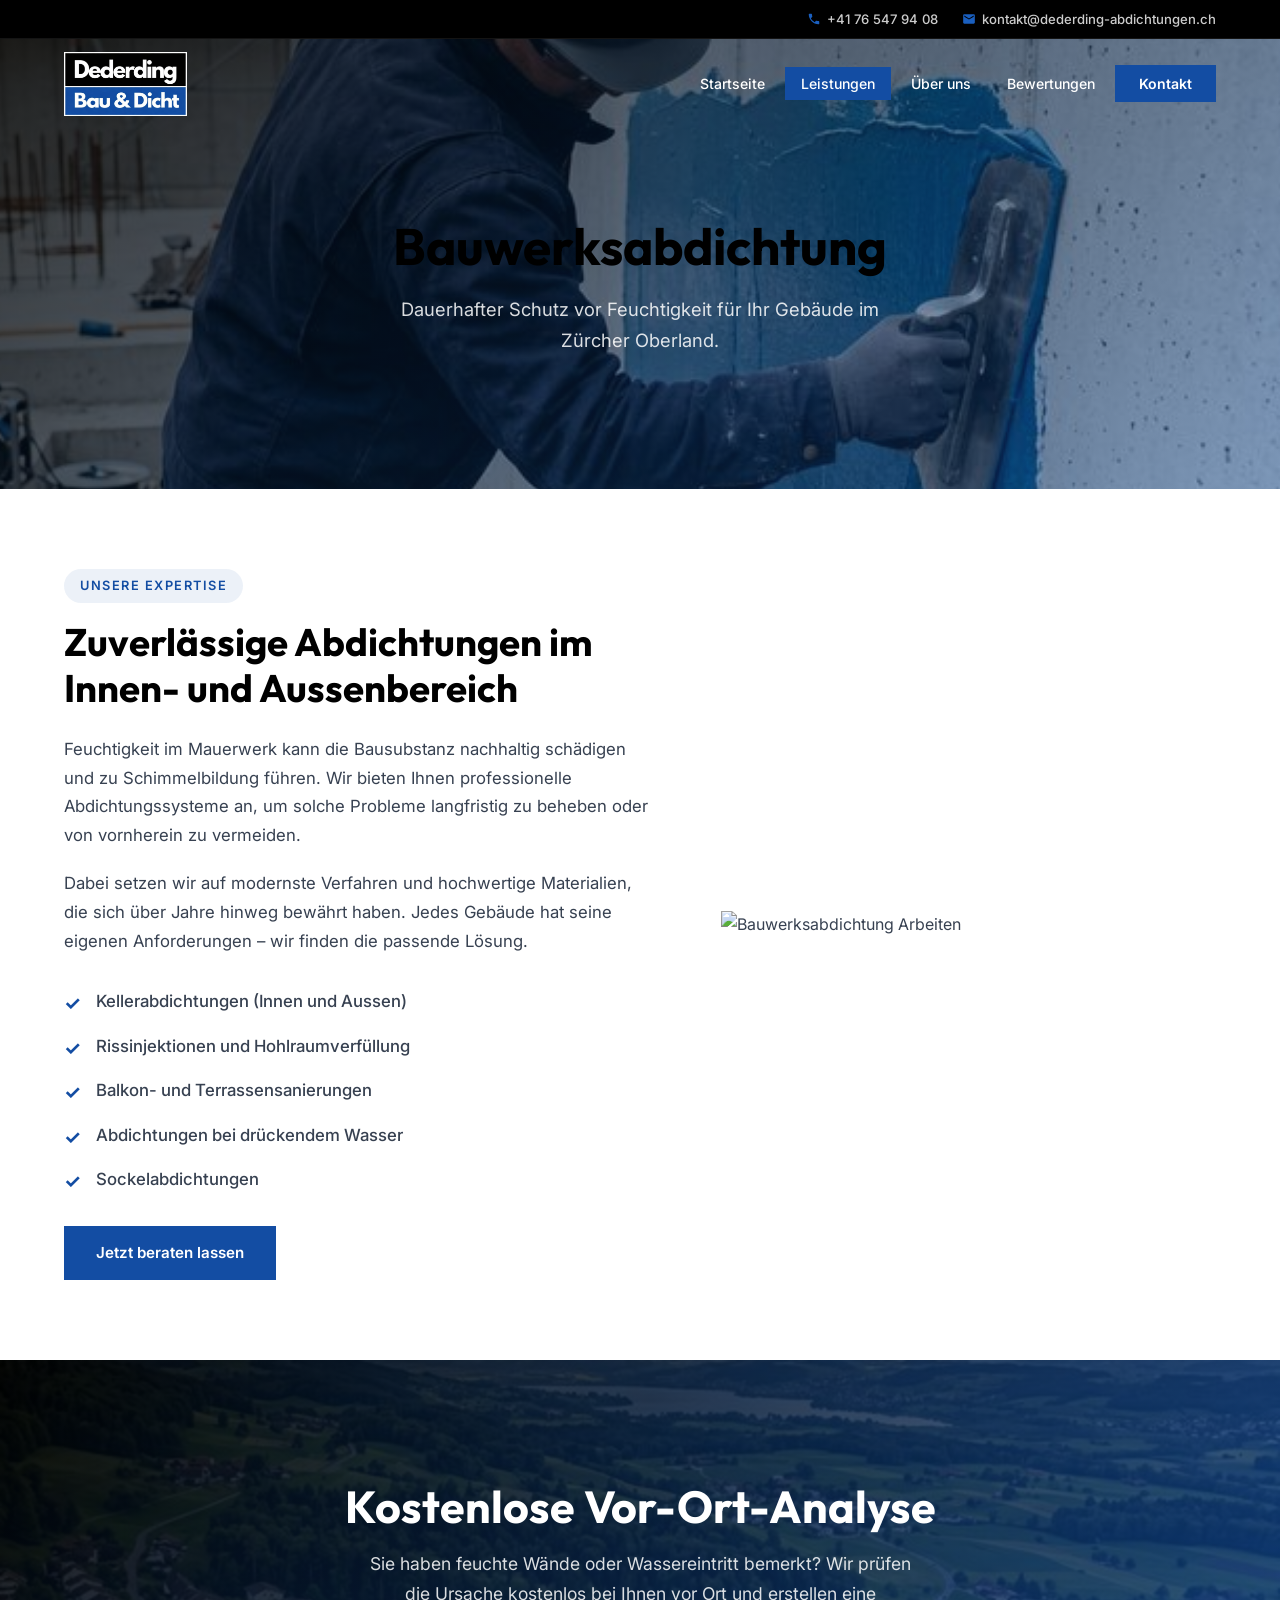
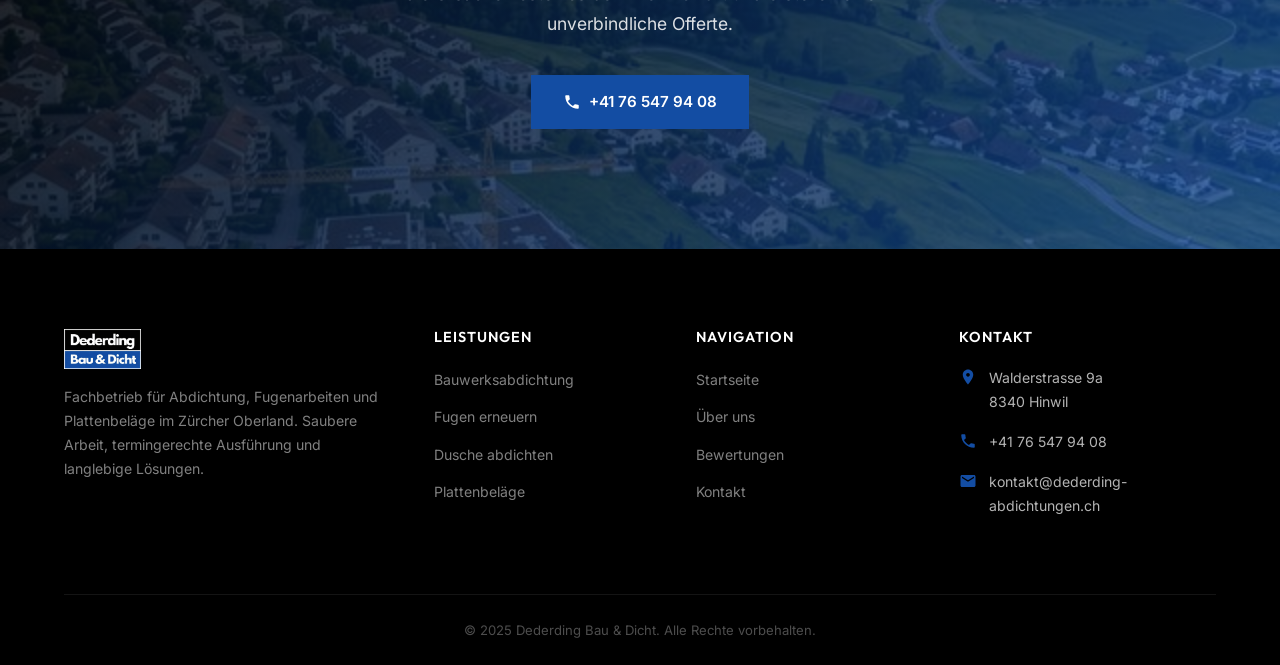
==== abdichtung.html @ d2cf6522 "Initial commit" ====
<!DOCTYPE html>
<html lang="de">
<head>
  <meta charset="UTF-8">
  <meta name="viewport" content="width=device-width, initial-scale=1.0">
  <title>Bauwerksabdichtung | Dederding Bau & Dicht</title>
  <meta name="description" content="Professionelle Bauwerksabdichtungen, Rissinjektionen und Kellerabdichtungen im Zürcher Oberland.">
  <link rel="stylesheet" href="styles.css">
  <link rel="icon" type="image/png" href="images/logo.png">
</head>
<body>

  <!-- ====== TOP BAR ====== -->
  <div class="top-bar">
    <div class="top-bar-inner">
      <a href="tel:+41765479408">
        <svg viewBox="0 0 24 24"><path d="M6.62 10.79c1.44 2.83 3.76 5.14 6.59 6.59l2.2-2.2c.27-.27.67-.36 1.02-.24 1.12.37 2.33.57 3.57.57.55 0 1 .45 1 1V20c0 .55-.45 1-1 1-9.39 0-17-7.61-17-17 0-.55.45-1 1-1h3.5c.55 0 1 .45 1 1 0 1.25.2 2.45.57 3.57.11.35.03.74-.25 1.02l-2.2 2.2z"/></svg>
        +41 76 547 94 08
      </a>
      <a href="mailto:kontakt@dederding-abdichtungen.ch">
        <svg viewBox="0 0 24 24"><path d="M20 4H4c-1.1 0-1.99.9-1.99 2L2 18c0 1.1.9 2 2 2h16c1.1 0 2-.9 2-2V6c0-1.1-.9-2-2-2zm0 4l-8 5-8-5V6l8 5 8-5v2z"/></svg>
        kontakt@dederding-abdichtungen.ch
      </a>
    </div>
  </div>

  <!-- ====== NAVIGATION ====== -->
  <nav class="navbar has-topbar" id="navbar">
    <div class="nav-inner">
      <a href="index.html" class="nav-logo">
        <img src="images/logo.png" alt="Dederding Bau & Dicht Logo">
      </a>
      <ul class="nav-links" id="navLinks">
        <li><a href="index.html">Startseite</a></li>
        <li><a href="index.html#leistungen" class="active">Leistungen</a></li>
        <li><a href="index.html#ueber-uns">Über uns</a></li>
        <li><a href="index.html#bewertungen">Bewertungen</a></li>
        <li><a href="kontakt.html" class="nav-contact-btn">Kontakt</a></li>
      </ul>
      <div class="hamburger" id="hamburger">
        <span></span>
        <span></span>
        <span></span>
      </div>
    </div>
  </nav>

  <!-- ====== HERO INNER ====== -->
  <section class="hero-inner">
    <img src="images/abdichtung.png" alt="Abdichtung" class="hero-bg">
    <div class="hero-overlay"></div>
    <div class="hero-content">
      <h1 class="reveal">Bauwerksabdichtung</h1>
      <p class="hero-subtitle reveal">Dauerhafter Schutz vor Feuchtigkeit für Ihr Gebäude im Zürcher Oberland.</p>
    </div>
  </section>

  <!-- ====== CONTENT ====== -->
  <section class="content-section">
    <div class="container">
      <div class="content-grid">
        <div class="content-text reveal-left">
          <span class="section-label">Unsere Expertise</span>
          <h2>Zuverlässige Abdichtungen im Innen- und Aussenbereich</h2>
          <p>Feuchtigkeit im Mauerwerk kann die Bausubstanz nachhaltig schädigen und zu Schimmelbildung führen. Wir bieten Ihnen professionelle Abdichtungssysteme an, um solche Probleme langfristig zu beheben oder von vornherein zu vermeiden.</p>
          <p>Dabei setzen wir auf modernste Verfahren und hochwertige Materialien, die sich über Jahre hinweg bewährt haben. Jedes Gebäude hat seine eigenen Anforderungen – wir finden die passende Lösung.</p>
          <ul class="content-list">
            <li>Kellerabdichtungen (Innen und Aussen)</li>
            <li>Rissinjektionen und Hohlraumverfüllung</li>
            <li>Balkon- und Terrassensanierungen</li>
            <li>Abdichtungen bei drückendem Wasser</li>
            <li>Sockelabdichtungen</li>
          </ul>
          <a href="kontakt.html" class="btn btn-primary">Jetzt beraten lassen</a>
        </div>
        <div class="content-image reveal-right">
          <img src="images/hero.png" alt="Bauwerksabdichtung Arbeiten">
        </div>
      </div>
    </div>
  </section>

  <!-- ====== CTA BANNER ====== -->
  <section class="cta-banner">
    <img src="images/cta-bg.png" alt="" class="cta-banner-bg">
    <div class="cta-banner-overlay"></div>
    <div class="container cta-content reveal">
      <h2>Kostenlose Vor-Ort-Analyse</h2>
      <p>Sie haben feuchte Wände oder Wassereintritt bemerkt? Wir prüfen die Ursache kostenlos bei Ihnen vor Ort und erstellen eine unverbindliche Offerte.</p>
      <a href="tel:+41765479408" class="btn btn-primary">
        <svg width="18" height="18" viewBox="0 0 24 24" fill="currentColor"><path d="M6.62 10.79c1.44 2.83 3.76 5.14 6.59 6.59l2.2-2.2c.27-.27.67-.36 1.02-.24 1.12.37 2.33.57 3.57.57.55 0 1 .45 1 1V20c0 .55-.45 1-1 1-9.39 0-17-7.61-17-17 0-.55.45-1 1-1h3.5c.55 0 1 .45 1 1 0 1.25.2 2.45.57 3.57.11.35.03.74-.25 1.02l-2.2 2.2z"/></svg>
        +41 76 547 94 08
      </a>
    </div>
  </section>

  <!-- ====== FOOTER ====== -->
  <footer class="footer">
    <div class="container">
      <div class="footer-grid">
        <div class="footer-brand">
          <img src="images/logo.png" alt="Dederding Bau & Dicht">
          <p>Fachbetrieb für Abdichtung, Fugenarbeiten und Plattenbeläge im Zürcher Oberland. Saubere Arbeit, termingerechte Ausführung und langlebige Lösungen.</p>
        </div>
        <div>
          <h4>Leistungen</h4>
          <ul class="footer-links">
            <li><a href="abdichtung.html">Bauwerks­abdichtung</a></li>
            <li><a href="fugen.html">Fugen erneuern</a></li>
            <li><a href="dusche.html">Dusche abdichten</a></li>
            <li><a href="plattenleger.html">Plattenbeläge</a></li>
          </ul>
        </div>
        <div>
          <h4>Navigation</h4>
          <ul class="footer-links">
            <li><a href="index.html">Startseite</a></li>
            <li><a href="index.html#ueber-uns">Über uns</a></li>
            <li><a href="index.html#bewertungen">Bewertungen</a></li>
            <li><a href="kontakt.html">Kontakt</a></li>
          </ul>
        </div>
        <div>
          <h4>Kontakt</h4>
          <div class="footer-contact-item">
            <svg viewBox="0 0 24 24"><path d="M12 2C8.13 2 5 5.13 5 9c0 5.25 7 13 7 13s7-7.75 7-13c0-3.87-3.13-7-7-7zm0 9.5c-1.38 0-2.5-1.12-2.5-2.5s1.12-2.5 2.5-2.5 2.5 1.12 2.5 2.5-1.12 2.5-2.5 2.5z"/></svg>
            <div>Walderstrasse 9a<br>8340 Hinwil</div>
          </div>
          <div class="footer-contact-item">
            <svg viewBox="0 0 24 24"><path d="M6.62 10.79c1.44 2.83 3.76 5.14 6.59 6.59l2.2-2.2c.27-.27.67-.36 1.02-.24 1.12.37 2.33.57 3.57.57.55 0 1 .45 1 1V20c0 .55-.45 1-1 1-9.39 0-17-7.61-17-17 0-.55.45-1 1-1h3.5c.55 0 1 .45 1 1 0 1.25.2 2.45.57 3.57.11.35.03.74-.25 1.02l-2.2 2.2z"/></svg>
            <a href="tel:+41765479408">+41 76 547 94 08</a>
          </div>
          <div class="footer-contact-item">
            <svg viewBox="0 0 24 24"><path d="M20 4H4c-1.1 0-1.99.9-1.99 2L2 18c0 1.1.9 2 2 2h16c1.1 0 2-.9 2-2V6c0-1.1-.9-2-2-2zm0 4l-8 5-8-5V6l8 5 8-5v2z"/></svg>
            <a href="mailto:kontakt@dederding-abdichtungen.ch">kontakt@dederding-abdichtungen.ch</a>
          </div>
        </div>
      </div>
      <div class="footer-bottom">
        &copy; 2025 Dederding Bau &amp; Dicht. Alle Rechte vorbehalten.
      </div>
    </div>
  </footer>

  <script src="main.js"></script>
</body>
</html>
---- styles.css ----
/* ============================================
   DEDERDING BAU & DICHT — Design System
   Colors from logo: Black #000000 + Blue #134DA3
   ============================================ */

@import url('https://fonts.googleapis.com/css2?family=Inter:wght@300;400;500;600;700&family=Outfit:wght@400;500;600;700;800&display=swap');

/* ---------- CSS Variables ---------- */
:root {
  --black: #000000;
  --blue: #134DA3;
  --blue-dark: #0F3D82;
  --blue-light: #1A5FBF;
  --blue-glow: rgba(19, 77, 163, 0.25);
  --white: #FFFFFF;
  --gray-50: #F9FAFB;
  --gray-100: #F3F4F6;
  --gray-200: #E5E7EB;
  --gray-300: #D1D5DB;
  --gray-500: #6B7280;
  --gray-700: #374151;
  --gray-900: #111827;

  --font-heading: 'Outfit', sans-serif;
  --font-body: 'Inter', sans-serif;

  --shadow-sm: none;
  --shadow-md: none;
  --shadow-lg: none;
  --shadow-xl: none;
  --shadow-blue: none;

  --radius-sm: 0;
  --radius-md: 0;
  --radius-lg: 0;
  --radius-xl: 0;

  --transition: 0.3s cubic-bezier(0.4, 0, 0.2, 1);
  --transition-slow: 0.6s cubic-bezier(0.4, 0, 0.2, 1);
}

/* ---------- Reset & Base ---------- */
*, *::before, *::after {
  margin: 0;
  padding: 0;
  box-sizing: border-box;
}

html {
  scroll-behavior: smooth;
  font-size: 16px;
}

body {
  font-family: var(--font-body);
  color: var(--gray-700);
  background: var(--white);
  line-height: 1.7;
  overflow-x: hidden;
  -webkit-font-smoothing: antialiased;
  -moz-osx-font-smoothing: grayscale;
}

img {
  max-width: 100%;
  height: auto;
  display: block;
}

a {
  text-decoration: none;
  color: inherit;
  transition: var(--transition);
}

h1, h2, h3, h4, h5, h6 {
  font-family: var(--font-heading);
  color: var(--black);
  line-height: 1.2;
  font-weight: 700;
}

.container {
  max-width: 1200px;
  margin: 0 auto;
  padding: 0 24px;
}

/* ---------- Top Bar ---------- */
.top-bar {
  background: var(--black);
  color: var(--white);
  padding: 8px 0;
  font-size: 0.82rem;
  border-bottom: 1px solid rgba(255,255,255,0.08);
  position: relative;
  z-index: 1001;
}

.top-bar-inner {
  display: flex;
  align-items: center;
  justify-content: flex-end;
  gap: 24px;
  max-width: 1200px;
  margin: 0 auto;
  padding: 0 24px;
}

.top-bar a {
  color: rgba(255,255,255,0.8);
  display: inline-flex;
  align-items: center;
  gap: 6px;
  font-weight: 500;
  transition: var(--transition);
}

.top-bar a:hover {
  color: var(--white);
}

.top-bar svg {
  width: 14px;
  height: 14px;
  fill: var(--blue-light);
  flex-shrink: 0;
}

/* ---------- Navigation ---------- */
.navbar {
  position: fixed;
  top: 0;
  left: 0;
  width: 100%;
  z-index: 1000;
  padding: 16px 0;
  transition: var(--transition);
  background: transparent;
}

.navbar.has-topbar {
  top: 36px;
}

.navbar.scrolled {
  background: rgba(0, 0, 0, 0.95);
  backdrop-filter: blur(20px) saturate(180%);
  -webkit-backdrop-filter: blur(20px) saturate(180%);
  padding: 10px 0;
  box-shadow: 0 4px 30px rgba(0,0,0,0.3);
  top: 0;
}

.nav-inner {
  display: flex;
  align-items: center;
  justify-content: space-between;
  max-width: 1200px;
  margin: 0 auto;
  padding: 0 24px;
}

.nav-logo img {
  height: 64px;
  width: auto;
  transition: var(--transition);
}

.navbar.scrolled .nav-logo img {
  height: 48px;
}

.nav-links {
  display: flex;
  align-items: center;
  gap: 4px;
  list-style: none;
}

.nav-links a {
  color: var(--white);
  font-size: 0.88rem;
  font-weight: 500;
  padding: 8px 16px;
  border-radius: var(--radius-sm);
  position: relative;
  transition: var(--transition);
}

.nav-links a:hover {
  background: rgba(255,255,255,0.1);
}

.nav-links a.active {
  background: var(--blue);
  color: var(--white);
}

.nav-contact-btn {
  background: var(--blue) !important;
  color: var(--white) !important;
  padding: 10px 24px !important;
  border-radius: var(--radius-sm) !important;
  font-weight: 600 !important;
}

.nav-contact-btn:hover {
  background: var(--blue-dark) !important;
  box-shadow: var(--shadow-blue);
  transform: translateY(-1px);
}

/* Hamburger */
.hamburger {
  display: none;
  flex-direction: column;
  gap: 5px;
  cursor: pointer;
  padding: 8px;
  z-index: 1001;
}

.hamburger span {
  width: 26px;
  height: 2.5px;
  background: var(--white);
  border-radius: 2px;
  transition: var(--transition);
}

.hamburger.active span:nth-child(1) {
  transform: rotate(45deg) translate(5px, 5px);
}
.hamburger.active span:nth-child(2) {
  opacity: 0;
}
.hamburger.active span:nth-child(3) {
  transform: rotate(-45deg) translate(6px, -6px);
}

/* ---------- Hero Section ---------- */
.hero {
  position: relative;
  min-height: 100vh;
  display: flex;
  align-items: center;
  overflow: hidden;
}

.hero-bg {
  position: absolute;
  top: 0;
  left: 0;
  width: 100%;
  height: 100%;
  object-fit: cover;
  z-index: 0;
  transform: scale(1.05);
  transition: transform 8s ease-out;
}

.hero.loaded .hero-bg {
  transform: scale(1);
}

.hero-overlay {
  position: absolute;
  top: 0;
  left: 0;
  width: 100%;
  height: 100%;
  background: linear-gradient(
    135deg,
    rgba(0, 0, 0, 0.85) 0%,
    rgba(0, 0, 0, 0.6) 50%,
    rgba(19, 77, 163, 0.3) 100%
  );
  z-index: 1;
}

.hero-content {
  position: relative;
  z-index: 2;
  max-width: 720px;
  padding: 0 24px;
  margin: 0 auto 0 8%;
}

.hero-badge {
  display: inline-flex;
  align-items: center;
  gap: 8px;
  background: rgba(19, 77, 163, 0.2);
  border: 1px solid rgba(19, 77, 163, 0.4);
  backdrop-filter: blur(10px);
  padding: 8px 20px;
  border-radius: 50px;
  color: var(--white);
  font-size: 0.85rem;
  font-weight: 500;
  margin-bottom: 24px;
  opacity: 0;
  transform: translateY(20px);
  animation: fadeUp 0.8s 0.3s forwards;
}

.hero-badge svg {
  width: 16px;
  height: 16px;
  fill: #facc15;
}

.hero h1 {
  font-size: clamp(2.4rem, 5vw, 4rem);
  color: var(--white);
  font-weight: 800;
  line-height: 1.1;
  margin-bottom: 20px;
  opacity: 0;
  transform: translateY(30px);
  animation: fadeUp 0.8s 0.5s forwards;
}

.hero h1 .highlight {
  color: var(--white);
  position: relative;
}

.hero h1 .highlight::after {
  content: '';
  position: absolute;
  bottom: 2px;
  left: 0;
  width: 100%;
  height: 6px;
  background: var(--blue);
  opacity: 0.6;
  border-radius: 3px;
}

.hero-subtitle {
  font-size: 1.15rem;
  color: rgba(255,255,255,0.85);
  line-height: 1.7;
  margin-bottom: 36px;
  max-width: 540px;
  opacity: 0;
  transform: translateY(30px);
  animation: fadeUp 0.8s 0.7s forwards;
}

.hero-buttons {
  display: flex;
  gap: 16px;
  flex-wrap: wrap;
  opacity: 0;
  transform: translateY(30px);
  animation: fadeUp 0.8s 0.9s forwards;
}

/* ---------- Buttons ---------- */
.btn {
  display: inline-flex;
  align-items: center;
  gap: 8px;
  padding: 14px 32px;
  font-size: 0.95rem;
  font-weight: 600;
  font-family: var(--font-body);
  border: none;
  border-radius: var(--radius-sm);
  cursor: pointer;
  transition: var(--transition);
}

.btn-primary {
  background: var(--blue);
  color: var(--white);
}

.btn-primary:hover {
  background: var(--blue-dark);
  box-shadow: var(--shadow-blue);
  transform: translateY(-2px);
}

.btn-outline {
  background: transparent;
  color: var(--white);
  border: 2px solid rgba(255,255,255,0.3);
}

.btn-outline:hover {
  border-color: var(--white);
  background: rgba(255,255,255,0.1);
}

.btn-dark {
  background: var(--black);
  color: var(--white);
}

.btn-dark:hover {
  background: #111;
  box-shadow: var(--shadow-lg);
  transform: translateY(-2px);
}

/* ---------- Section Styles ---------- */
.section {
  padding: 100px 0;
}

.section-dark {
  background: var(--black);
  color: var(--white);
}

.section-blue {
  background: var(--blue);
  color: var(--white);
}

.section-gray {
  background: var(--gray-50);
}

.section-header {
  text-align: center;
  max-width: 700px;
  margin: 0 auto 64px;
}

.section-label {
  display: inline-flex;
  align-items: center;
  gap: 8px;
  background: rgba(19, 77, 163, 0.08);
  color: var(--blue);
  font-size: 0.8rem;
  font-weight: 600;
  text-transform: uppercase;
  letter-spacing: 1.5px;
  padding: 6px 16px;
  border-radius: 50px;
  margin-bottom: 16px;
}

.section-dark .section-label,
.section-blue .section-label {
  background: rgba(255,255,255,0.12);
  color: var(--white);
}

.section-header h2 {
  font-size: clamp(1.8rem, 3.5vw, 2.8rem);
  margin-bottom: 16px;
}

.section-dark .section-header h2,
.section-blue .section-header h2 {
  color: var(--white);
}

.section-header p {
  font-size: 1.05rem;
  color: var(--gray-500);
  line-height: 1.7;
}

.section-dark .section-header p,
.section-blue .section-header p {
  color: rgba(255,255,255,0.7);
}

/* ---------- About / Intro Section ---------- */
.about-grid {
  display: grid;
  grid-template-columns: 1fr 1fr;
  gap: 64px;
  align-items: center;
}

.about-image {
  position: relative;
  border-radius: var(--radius-lg);
  overflow: hidden;
}

.about-image img {
  width: 100%;
  height: 450px;
  object-fit: cover;
  border-radius: var(--radius-lg);
  transition: var(--transition-slow);
}

.about-image:hover img {
  transform: scale(1.03);
}

.about-image-badge {
  position: absolute;
  bottom: 24px;
  left: 24px;
  background: var(--blue);
  color: var(--white);
  padding: 16px 24px;
  border-radius: var(--radius-md);
  display: flex;
  align-items: center;
  gap: 12px;
  box-shadow: var(--shadow-lg);
}

.about-image-badge .badge-number {
  font-family: var(--font-heading);
  font-size: 2.4rem;
  font-weight: 800;
  line-height: 1;
}

.about-image-badge .badge-text {
  font-size: 0.8rem;
  font-weight: 500;
  line-height: 1.3;
  opacity: 0.9;
}

.about-text h2 {
  font-size: clamp(1.8rem, 3vw, 2.4rem);
  margin-bottom: 20px;
  color: var(--black);
}

.about-text p {
  margin-bottom: 16px;
  color: var(--gray-500);
  font-size: 1rem;
}

.about-features {
  display: grid;
  grid-template-columns: 1fr 1fr;
  gap: 16px;
  margin-top: 32px;
}

.about-feature {
  display: flex;
  align-items: center;
  gap: 12px;
  padding: 12px 16px;
  background: var(--gray-50);
  border-radius: var(--radius-sm);
  transition: var(--transition);
}

.about-feature:hover {
  background: rgba(19, 77, 163, 0.06);
  transform: translateX(4px);
}

.about-feature-icon {
  width: 36px;
  height: 36px;
  background: var(--blue);
  border-radius: 8px;
  display: flex;
  align-items: center;
  justify-content: center;
  flex-shrink: 0;
  color: var(--white);
}

.about-feature-icon svg {
  width: 18px;
  height: 18px;
  fill: currentColor;
}

.about-feature span {
  font-size: 0.88rem;
  font-weight: 500;
  color: var(--black);
}

/* ---------- Services Cards ---------- */
.services-grid {
  display: grid;
  grid-template-columns: repeat(4, 1fr);
  gap: 24px;
}

.service-card {
  background: var(--white);
  border-radius: var(--radius-lg);
  overflow: hidden;
  box-shadow: var(--shadow-sm);
  border: 1px solid var(--gray-200);
  transition: var(--transition);
  position: relative;
}

.service-card:hover {
  transform: translateY(-8px);
  box-shadow: var(--shadow-xl);
  border-color: var(--blue);
}

.service-card-image {
  height: 220px;
  overflow: hidden;
  position: relative;
}

.service-card-image img {
  width: 100%;
  height: 100%;
  object-fit: cover;
  transition: var(--transition-slow);
}

.service-card:hover .service-card-image img {
  transform: scale(1.08);
}

.service-card-image::after {
  content: '';
  position: absolute;
  bottom: 0;
  left: 0;
  width: 100%;
  height: 60%;
  background: linear-gradient(transparent, rgba(0,0,0,0.3));
  pointer-events: none;
}

.service-card-body {
  padding: 28px 24px;
}

.service-card h3 {
  font-size: 1.15rem;
  margin-bottom: 10px;
  color: var(--black);
  transition: var(--transition);
}

.service-card:hover h3 {
  color: var(--blue);
}

.service-card p {
  font-size: 0.88rem;
  color: var(--gray-500);
  line-height: 1.6;
  margin-bottom: 20px;
}

.service-card .card-link {
  display: inline-flex;
  align-items: center;
  gap: 6px;
  color: var(--blue);
  font-size: 0.85rem;
  font-weight: 600;
}

.service-card .card-link svg {
  width: 16px;
  height: 16px;
  fill: currentColor;
  transition: var(--transition);
}

.service-card:hover .card-link svg {
  transform: translateX(4px);
}

/* ---------- Why Us / Advantages ---------- */
.advantages-grid {
  display: grid;
  grid-template-columns: repeat(3, 1fr);
  gap: 32px;
}

.advantage-card {
  text-align: center;
  padding: 40px 28px;
  border-radius: var(--radius-lg);
  background: rgba(255,255,255,0.05);
  border: 1px solid rgba(255,255,255,0.1);
  transition: var(--transition);
}

.advantage-card:hover {
  background: rgba(19, 77, 163, 0.15);
  border-color: rgba(19, 77, 163, 0.3);
  transform: translateY(-4px);
}

.advantage-icon {
  width: 64px;
  height: 64px;
  margin: 0 auto 20px;
  background: var(--blue);
  border-radius: 16px;
  display: flex;
  align-items: center;
  justify-content: center;
  color: var(--white);
}

.advantage-icon svg {
  width: 28px;
  height: 28px;
  fill: currentColor;
}

.advantage-card h3 {
  font-size: 1.1rem;
  color: var(--white);
  margin-bottom: 12px;
}

.advantage-card p {
  font-size: 0.88rem;
  color: rgba(255,255,255,0.6);
  line-height: 1.6;
}

/* ---------- Reviews Carousel ---------- */
.reviews-section {
  position: relative;
  overflow: hidden;
}

.reviews-carousel-wrapper {
  position: relative;
  max-width: 100%;
  overflow: hidden;
}

.reviews-track {
  display: flex;
  gap: 24px;
  transition: transform 0.5s cubic-bezier(0.4, 0, 0.2, 1);
}

.review-card {
  width: calc((100% - 48px) / 3);
  min-width: calc((100% - 48px) / 3);
  background: var(--white);
  border: 1px solid var(--gray-200);
  padding: 36px 28px;
  flex: 0 0 auto;
  transition: var(--transition);
}

.review-card:hover {
  box-shadow: var(--shadow-lg);
  border-color: var(--blue);
}

.review-stars {
  display: flex;
  gap: 3px;
  margin-bottom: 16px;
}

.review-stars svg {
  width: 18px;
  height: 18px;
  fill: #facc15;
}

.review-text {
  font-size: 0.92rem;
  color: var(--black);
  line-height: 1.7;
  margin-bottom: 24px;
  font-style: italic;
  min-height: 80px;
}

.review-author {
  display: flex;
  align-items: center;
  gap: 12px;
  padding-top: 16px;
  border-top: 1px solid var(--gray-100);
}

.review-avatar {
  width: 44px;
  height: 44px;
  border-radius: 50%;
  background: var(--blue);
  display: flex;
  align-items: center;
  justify-content: center;
  color: var(--white);
  font-weight: 700;
  font-size: 1rem;
  font-family: var(--font-heading);
  flex-shrink: 0;
}

.review-author-info .name {
  font-weight: 600;
  color: var(--black);
  font-size: 0.9rem;
}

.review-author-info .source {
  font-size: 0.78rem;
  color: var(--gray-500);
  display: flex;
  align-items: center;
  gap: 4px;
}

.review-author-info .source svg {
  width: 14px;
  height: 14px;
}

/* Carousel Controls */
.carousel-controls {
  display: flex;
  align-items: center;
  justify-content: center;
  gap: 16px;
  margin-top: 40px;
}

.carousel-btn {
  width: 48px;
  height: 48px;
  border-radius: 50%;
  background: var(--white);
  border: 1px solid var(--gray-200);
  display: flex;
  align-items: center;
  justify-content: center;
  cursor: pointer;
  transition: var(--transition);
  color: var(--black);
}

.carousel-btn:hover {
  background: var(--blue);
  color: var(--white);
  border-color: var(--blue);
  box-shadow: var(--shadow-blue);
}

.carousel-btn svg {
  width: 20px;
  height: 20px;
  fill: currentColor;
}

.carousel-dots {
  display: flex;
  gap: 8px;
}

.carousel-dot {
  width: 10px;
  height: 10px;
  border-radius: 50%;
  background: var(--gray-300);
  border: none;
  cursor: pointer;
  transition: var(--transition);
}

.carousel-dot.active {
  background: var(--blue);
  width: 28px;
  border-radius: 5px;
}

.reviews-google-link {
  display: inline-flex;
  align-items: center;
  gap: 8px;
  margin-top: 32px;
  color: var(--blue);
  font-weight: 600;
  font-size: 0.95rem;
  transition: var(--transition);
}

.reviews-google-link:hover {
  color: var(--blue-dark);
  gap: 12px;
}

.reviews-google-link svg {
  width: 18px;
  height: 18px;
  fill: currentColor;
  transition: var(--transition);
}

/* ---------- CTA Banner ---------- */
.cta-banner {
  position: relative;
  padding: 120px 0;
  overflow: hidden;
}

.cta-banner-bg {
  position: absolute;
  top: 0;
  left: 0;
  width: 100%;
  height: 100%;
  object-fit: cover;
}

.cta-banner-overlay {
  position: absolute;
  top: 0;
  left: 0;
  width: 100%;
  height: 100%;
  background: linear-gradient(135deg, rgba(0,0,0,0.88) 0%, rgba(19,77,163,0.75) 100%);
}

.cta-content {
  position: relative;
  z-index: 2;
  text-align: center;
}

.cta-content h2 {
  color: var(--white);
  font-size: clamp(1.8rem, 3.5vw, 2.8rem);
  margin-bottom: 16px;
}

.cta-content p {
  color: rgba(255,255,255,0.85);
  font-size: 1.1rem;
  max-width: 560px;
  margin: 0 auto 36px;
}

/* ---------- Region / Einsatzgebiet ---------- */
.region-tags {
  display: flex;
  flex-wrap: wrap;
  justify-content: center;
  gap: 12px;
  margin-top: 32px;
}

.region-tag {
  background: var(--white);
  border: 1px solid var(--gray-200);
  padding: 10px 24px;
  border-radius: 50px;
  font-size: 0.88rem;
  font-weight: 500;
  color: var(--black);
  transition: var(--transition);
}

.region-tag:hover {
  border-color: var(--blue);
  color: var(--blue);
  box-shadow: var(--shadow-sm);
  transform: translateY(-2px);
}

/* ---------- Stats Bar ---------- */
.stats-bar {
  display: grid;
  grid-template-columns: repeat(4, 1fr);
  gap: 1px;
  background: rgba(255,255,255,0.08);
  border-radius: var(--radius-lg);
  overflow: hidden;
  margin-top: 48px;
}

.stat-item {
  background: rgba(255,255,255,0.04);
  padding: 32px 20px;
  text-align: center;
  transition: var(--transition);
}

.stat-item:hover {
  background: rgba(19, 77, 163, 0.15);
}

.stat-number {
  font-family: var(--font-heading);
  font-size: 2.2rem;
  font-weight: 800;
  color: var(--white);
  margin-bottom: 4px;
}

.stat-label {
  font-size: 0.82rem;
  color: rgba(255,255,255,0.5);
  font-weight: 500;
}

/* ---------- Contact Section ---------- */
.contact-grid {
  display: grid;
  grid-template-columns: 1fr 1fr;
  gap: 48px;
  align-items: start;
}

.contact-info-block {
  padding: 40px;
  background: var(--black);
  border-radius: var(--radius-lg);
  color: var(--white);
}

.contact-info-block h3 {
  color: var(--white);
  font-size: 1.5rem;
  margin-bottom: 24px;
}

.contact-detail {
  display: flex;
  align-items: flex-start;
  gap: 16px;
  margin-bottom: 24px;
}

.contact-detail-icon {
  width: 44px;
  height: 44px;
  background: var(--blue);
  border-radius: 10px;
  display: flex;
  align-items: center;
  justify-content: center;
  flex-shrink: 0;
}

.contact-detail-icon svg {
  width: 20px;
  height: 20px;
  fill: var(--white);
}

.contact-detail-text {
  padding-top: 2px;
}

.contact-detail-text .label {
  font-size: 0.78rem;
  color: rgba(255,255,255,0.5);
  text-transform: uppercase;
  letter-spacing: 1px;
  font-weight: 600;
  margin-bottom: 4px;
}

.contact-detail-text a,
.contact-detail-text p {
  color: var(--white);
  font-size: 0.95rem;
  font-weight: 500;
  line-height: 1.5;
}

.contact-detail-text a:hover {
  color: var(--blue-light);
}

.contact-text-box {
  margin-top: 32px;
  padding-top: 24px;
  border-top: 1px solid rgba(255,255,255,0.1);
  color: rgba(255,255,255,0.75);
  font-size: 0.95rem;
  line-height: 1.6;
}

.full-width-map iframe {
  width: 100%;
  height: 450px;
  border: none;
  display: block;
  filter: grayscale(30%);
}

/* Contact Form */
.contact-form-block {
  background: var(--white);
  border: 1px solid var(--gray-200);
  border-radius: var(--radius-lg);
  padding: 40px;
  box-shadow: var(--shadow-md);
}

.contact-form-block h3 {
  font-size: 1.5rem;
  margin-bottom: 8px;
  color: var(--black);
}

.contact-form-block .form-subtitle {
  font-size: 0.9rem;
  color: var(--gray-500);
  margin-bottom: 28px;
}

.form-group {
  margin-bottom: 20px;
}

.form-group label {
  display: block;
  font-size: 0.82rem;
  font-weight: 600;
  color: var(--black);
  text-transform: uppercase;
  letter-spacing: 0.5px;
  margin-bottom: 6px;
}

.form-group input,
.form-group textarea,
.form-group select {
  width: 100%;
  padding: 12px 16px;
  font-family: var(--font-body);
  font-size: 0.92rem;
  color: var(--black);
  background: var(--gray-50);
  border: 1px solid var(--gray-200);
  border-radius: var(--radius-sm);
  transition: var(--transition);
  outline: none;
}

.form-group input:focus,
.form-group textarea:focus,
.form-group select:focus {
  border-color: var(--blue);
  box-shadow: 0 0 0 3px rgba(19, 77, 163, 0.12);
  background: var(--white);
}

.form-group textarea {
  resize: vertical;
  min-height: 120px;
}

.form-row {
  display: grid;
  grid-template-columns: 1fr 1fr;
  gap: 16px;
}

.form-submit {
  width: 100%;
  padding: 14px 32px;
  background: var(--blue);
  color: var(--white);
  border: none;
  border-radius: var(--radius-sm);
  font-family: var(--font-body);
  font-size: 0.95rem;
  font-weight: 600;
  cursor: pointer;
  transition: var(--transition);
  display: flex;
  align-items: center;
  justify-content: center;
  gap: 8px;
}

.form-submit:hover {
  background: var(--blue-dark);
  box-shadow: var(--shadow-blue);
  transform: translateY(-2px);
}

.form-submit svg {
  width: 18px;
  height: 18px;
  fill: currentColor;
}

/* ---------- Footer ---------- */
.footer {
  background: var(--black);
  color: rgba(255,255,255,0.7);
  padding: 80px 0 0;
}

.footer-grid {
  display: grid;
  grid-template-columns: 1.5fr 1fr 1fr 1.2fr;
  gap: 48px;
  padding-bottom: 60px;
  border-bottom: 1px solid rgba(255,255,255,0.08);
}

.footer-brand p {
  margin-top: 16px;
  font-size: 0.88rem;
  line-height: 1.7;
  color: rgba(255,255,255,0.5);
}

.footer-brand img {
  height: 40px;
}

.footer h4 {
  color: var(--white);
  font-size: 0.9rem;
  font-weight: 600;
  text-transform: uppercase;
  letter-spacing: 1px;
  margin-bottom: 20px;
}

.footer-links {
  list-style: none;
}

.footer-links li {
  margin-bottom: 10px;
}

.footer-links a {
  font-size: 0.88rem;
  color: rgba(255,255,255,0.5);
  transition: var(--transition);
}

.footer-links a:hover {
  color: var(--white);
  padding-left: 4px;
}

.footer-contact-item {
  display: flex;
  align-items: flex-start;
  gap: 12px;
  margin-bottom: 16px;
  font-size: 0.88rem;
}

.footer-contact-item svg {
  width: 18px;
  height: 18px;
  fill: var(--blue);
  flex-shrink: 0;
  margin-top: 2px;
}

.footer-contact-item a:hover {
  color: var(--white);
}

.footer-bottom {
  padding: 24px 0;
  text-align: center;
  font-size: 0.82rem;
  color: rgba(255,255,255,0.3);
}

/* ---------- Inner Pages ---------- */
.hero-inner {
  position: relative;
  min-height: 50vh;
  display: flex;
  align-items: center;
  overflow: hidden;
  padding-top: 80px;
}

.hero-inner .hero-bg {
  position: absolute;
  top: 0;
  left: 0;
  width: 100%;
  height: 100%;
  object-fit: cover;
  z-index: 0;
}

.hero-inner .hero-overlay {
  position: absolute;
  top: 0;
  left: 0;
  width: 100%;
  height: 100%;
  background: linear-gradient(
    135deg,
    rgba(0, 0, 0, 0.8) 0%,
    rgba(19, 77, 163, 0.4) 100%
  );
  z-index: 1;
}

.hero-inner .hero-content {
  margin: 0 auto;
  text-align: center;
  max-width: 800px;
}

.hero-inner h1 {
  font-size: clamp(2rem, 4vw, 3.2rem);
  margin-bottom: 16px;
}

.content-section {
  padding: 80px 0;
}

.content-grid {
  display: grid;
  grid-template-columns: 1.2fr 1fr;
  gap: 64px;
  align-items: center;
}

.content-text h2 {
  font-size: clamp(1.8rem, 3vw, 2.4rem);
  margin-bottom: 24px;
  color: var(--black);
}

.content-text p {
  font-size: 1.05rem;
  color: var(--gray-700);
  margin-bottom: 20px;
}

.content-list {
  list-style: none;
  margin: 32px 0;
}

.content-list li {
  position: relative;
  padding-left: 32px;
  margin-bottom: 16px;
  font-size: 1.05rem;
  color: var(--gray-700);
  font-weight: 500;
}

.content-list li::before {
  content: '✓';
  position: absolute;
  left: 0;
  top: 0;
  color: var(--blue);
  font-weight: bold;
  font-size: 1.2rem;
}

.content-image img {
  border-radius: var(--radius-lg);
  box-shadow: var(--shadow-xl);
}

/* ---------- Scroll Animations ---------- */
.reveal {
  opacity: 0;
  transform: translateY(40px);
  transition: opacity 0.8s cubic-bezier(0.4, 0, 0.2, 1),
              transform 0.8s cubic-bezier(0.4, 0, 0.2, 1);
}

.reveal.visible {
  opacity: 1;
  transform: translateY(0);
}

.reveal-left {
  opacity: 0;
  transform: translateX(-40px);
  transition: opacity 0.8s cubic-bezier(0.4, 0, 0.2, 1),
              transform 0.8s cubic-bezier(0.4, 0, 0.2, 1);
}

.reveal-left.visible {
  opacity: 1;
  transform: translateX(0);
}

.reveal-right {
  opacity: 0;
  transform: translateX(40px);
  transition: opacity 0.8s cubic-bezier(0.4, 0, 0.2, 1),
              transform 0.8s cubic-bezier(0.4, 0, 0.2, 1);
}

.reveal-right.visible {
  opacity: 1;
  transform: translateX(0);
}

/* Staggered children */
.reveal-children > * {
  opacity: 0;
  transform: translateY(30px);
  transition: opacity 0.6s cubic-bezier(0.4, 0, 0.2, 1),
              transform 0.6s cubic-bezier(0.4, 0, 0.2, 1);
}

.reveal-children.visible > *:nth-child(1) { transition-delay: 0.1s; opacity: 1; transform: translateY(0); }
.reveal-children.visible > *:nth-child(2) { transition-delay: 0.2s; opacity: 1; transform: translateY(0); }
.reveal-children.visible > *:nth-child(3) { transition-delay: 0.3s; opacity: 1; transform: translateY(0); }
.reveal-children.visible > *:nth-child(4) { transition-delay: 0.4s; opacity: 1; transform: translateY(0); }
.reveal-children.visible > *:nth-child(5) { transition-delay: 0.5s; opacity: 1; transform: translateY(0); }
.reveal-children.visible > *:nth-child(6) { transition-delay: 0.6s; opacity: 1; transform: translateY(0); }
.reveal-children.visible > *:nth-child(7) { transition-delay: 0.7s; opacity: 1; transform: translateY(0); }

@keyframes fadeUp {
  to {
    opacity: 1;
    transform: translateY(0);
  }
}

@keyframes float {
  0%, 100% { transform: translateY(0); }
  50% { transform: translateY(-8px); }
}

/* ---------- RESPONSIVE ---------- */
@media (max-width: 1024px) {
  .services-grid {
    grid-template-columns: repeat(2, 1fr);
  }
  .advantages-grid {
    grid-template-columns: repeat(2, 1fr);
  }
  .stats-bar {
    grid-template-columns: repeat(2, 1fr);
  }
  .footer-grid {
    grid-template-columns: repeat(2, 1fr);
  }
  .review-card {
    width: calc((100% - 24px) / 2);
    min-width: calc((100% - 24px) / 2);
  }
  .contact-grid {
    grid-template-columns: 1fr;
  }
}

@media (max-width: 768px) {
  .top-bar {
    display: none;
  }
  
  .navbar.has-topbar {
    top: 0;
  }

  .hamburger {
    display: flex;
  }

  .nav-links {
    position: fixed;
    top: 0;
    right: -100%;
    width: 100%;
    max-width: 100%;
    height: 100vh;
    background: rgba(0, 0, 0, 0.98);
    backdrop-filter: blur(20px);
    flex-direction: column;
    justify-content: center;
    padding: 32px;
    gap: 12px;
    transition: var(--transition);
    align-items: stretch;
  }

  .nav-links.open {
    right: 0;
  }

  .nav-links a {
    display: block;
    text-align: center;
    font-size: 1.25rem;
    padding: 16px 20px;
    border-radius: var(--radius-sm);
  }

  .nav-links a.active {
    background: rgba(255,255,255,0.08);
  }

  .hero-content {
    margin: 0 auto;
    text-align: center;
    padding: 0 20px;
  }

  .hero-buttons {
    justify-content: center;
  }

  .about-grid {
    grid-template-columns: 1fr;
    gap: 40px;
  }

  .about-features {
    grid-template-columns: 1fr;
  }

  .services-grid {
    grid-template-columns: 1fr;
    max-width: 440px;
    margin: 0 auto;
  }

  .advantages-grid {
    grid-template-columns: 1fr;
    max-width: 440px;
    margin: 0 auto;
  }

  .stats-bar {
    grid-template-columns: repeat(2, 1fr);
  }

  .review-card {
    width: 100%;
    min-width: 100%;
  }

  .footer-grid {
    grid-template-columns: 1fr;
    gap: 40px;
  }

  .section {
    padding: 72px 0;
  }

  .section-header {
    margin-bottom: 48px;
  }

  .form-row {
    grid-template-columns: 1fr;
  }

  .contact-info-block,
  .contact-form-block {
    padding: 28px;
  }
}

@media (max-width: 480px) {
  .hero h1 {
    font-size: 2rem;
  }

  .hero-subtitle {
    font-size: 1rem;
  }

  .btn {
    padding: 12px 24px;
    font-size: 0.88rem;
  }

  .stats-bar {
    grid-template-columns: 1fr 1fr;
    gap: 1px;
  }

  .hero-buttons {
    flex-direction: column;
    align-items: center;
  }
}
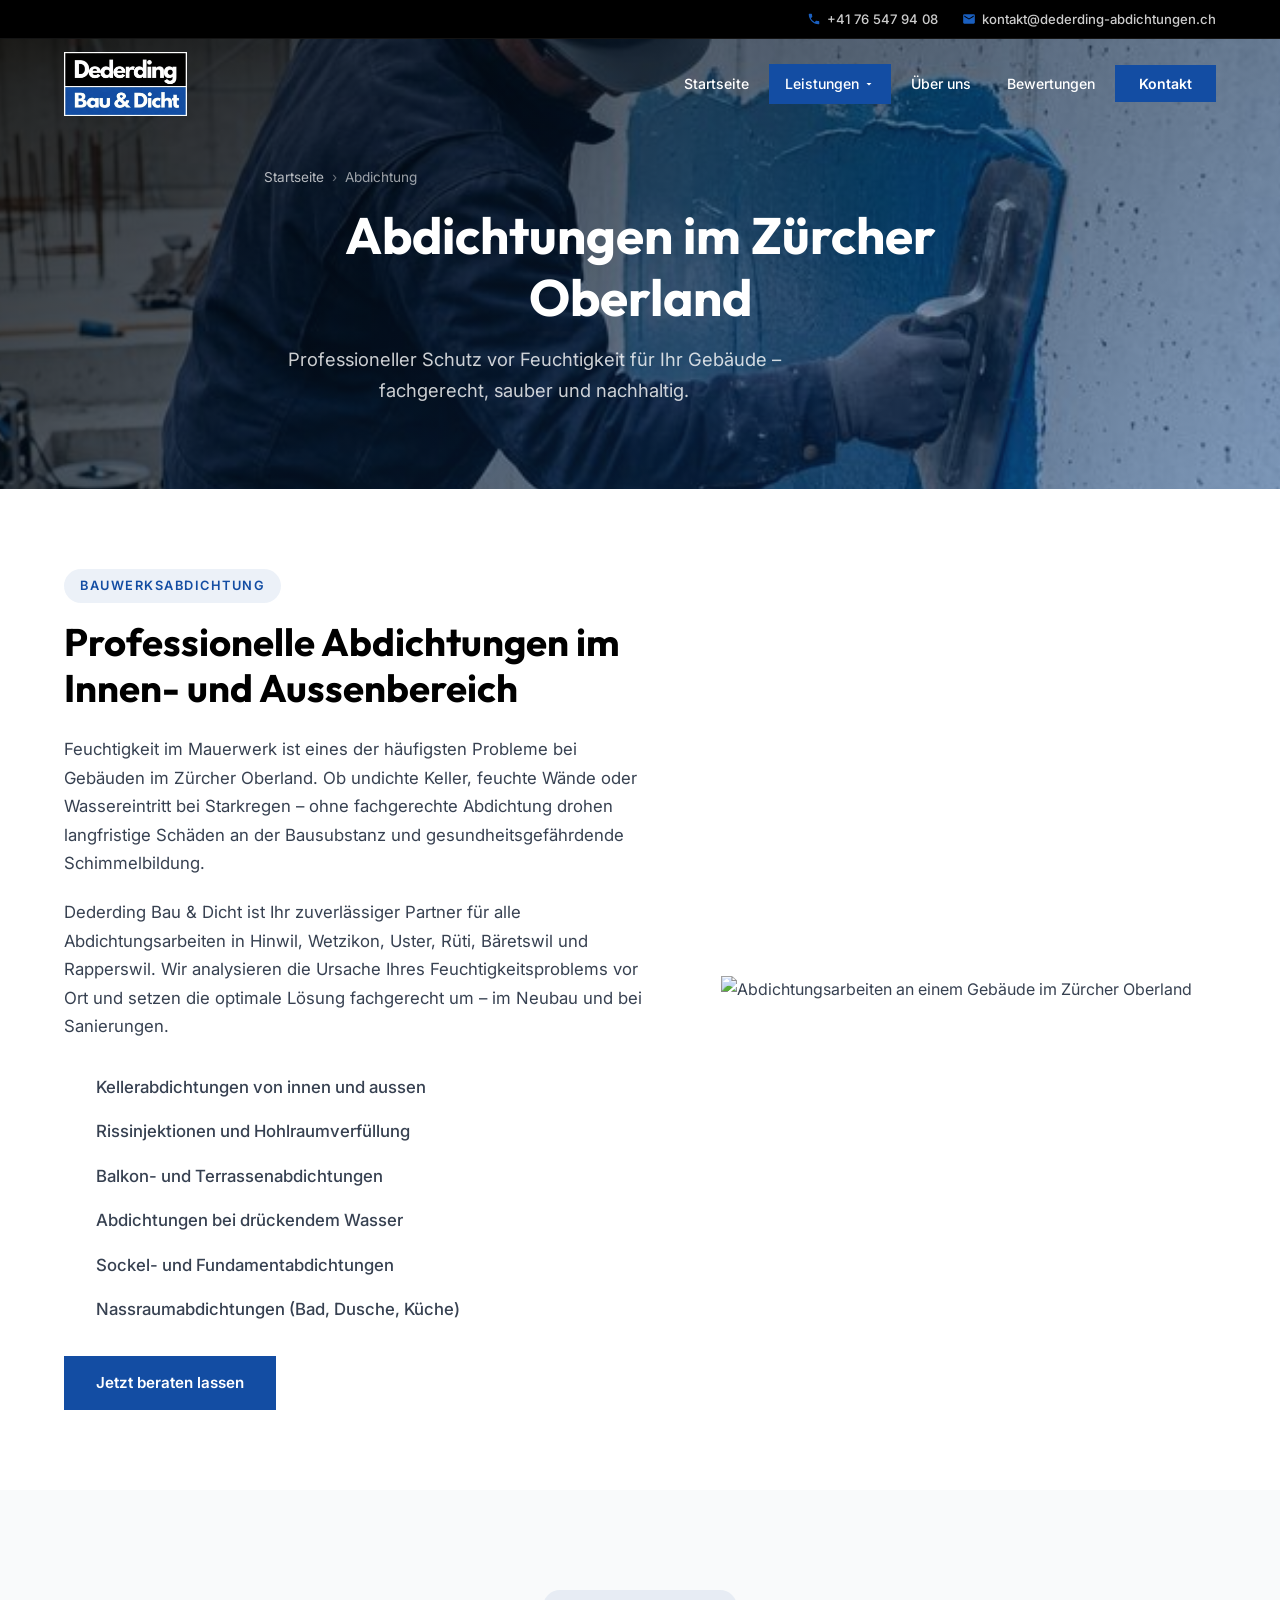
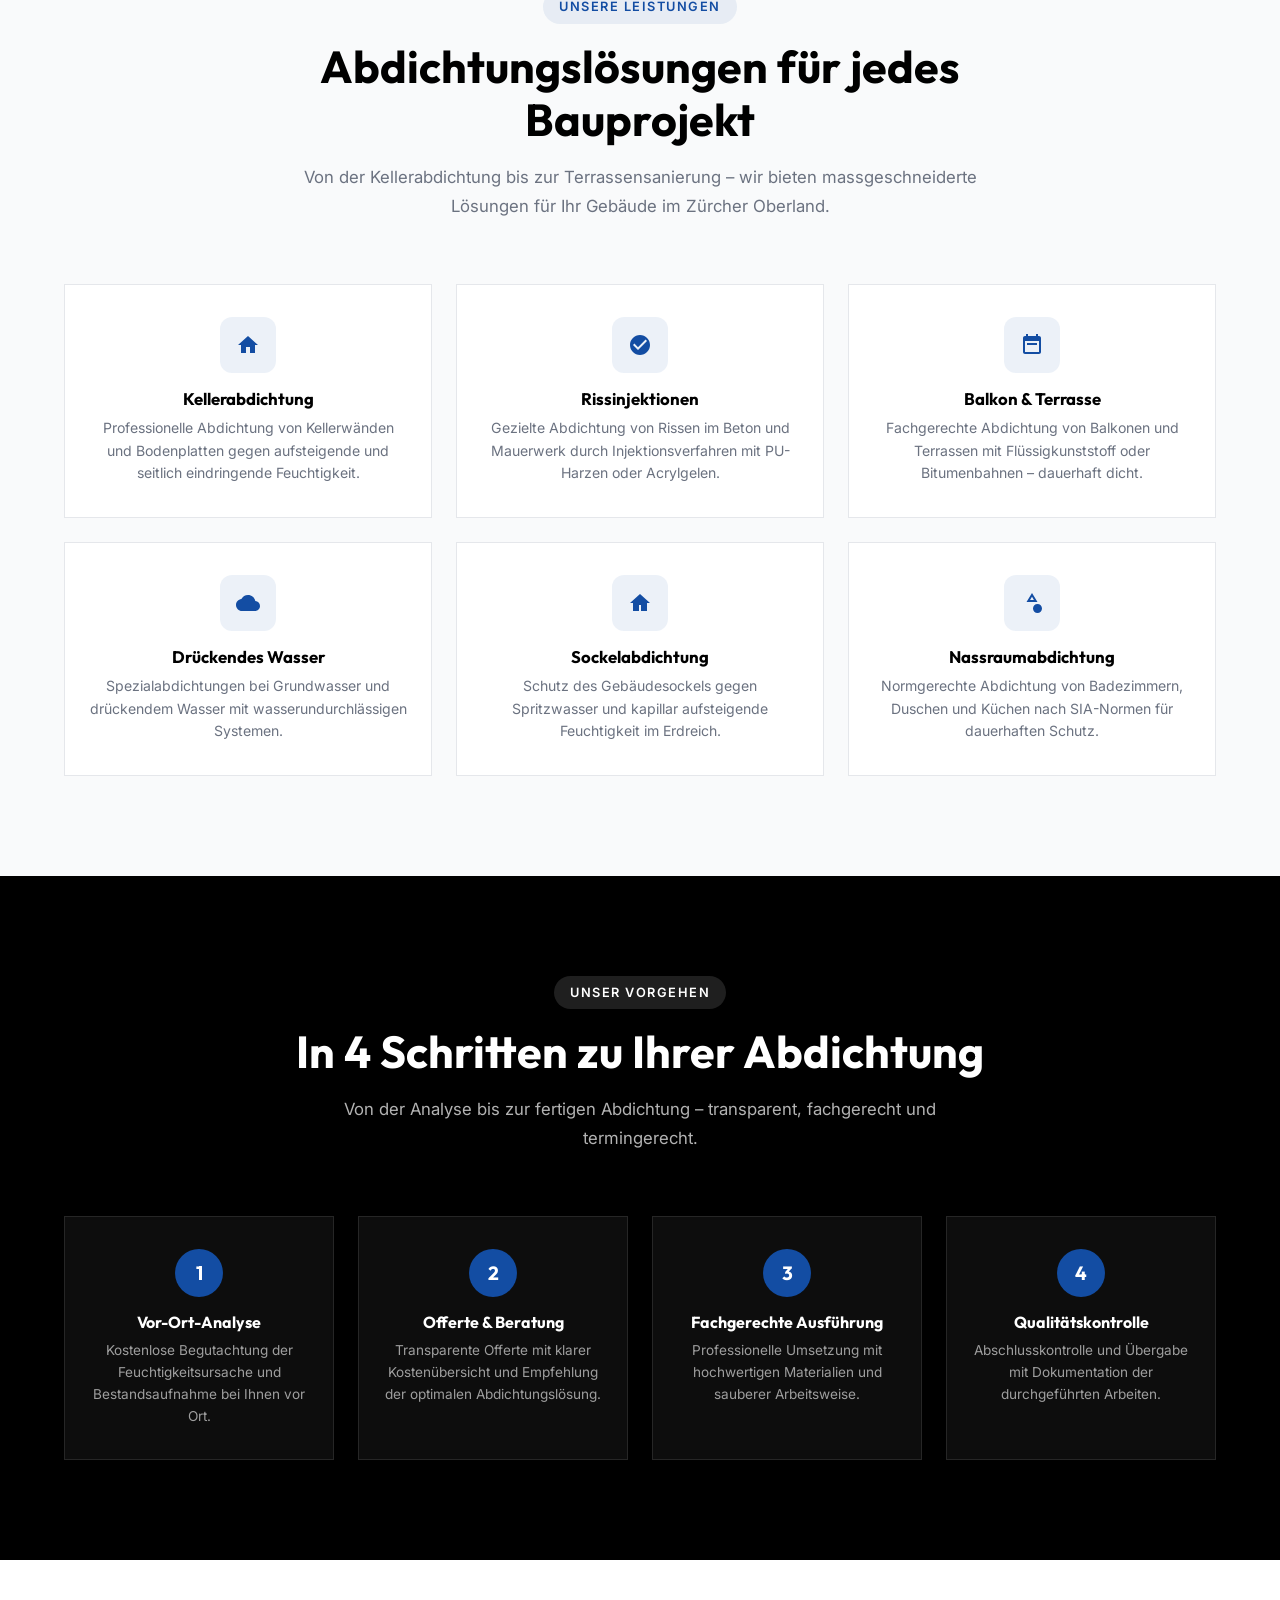
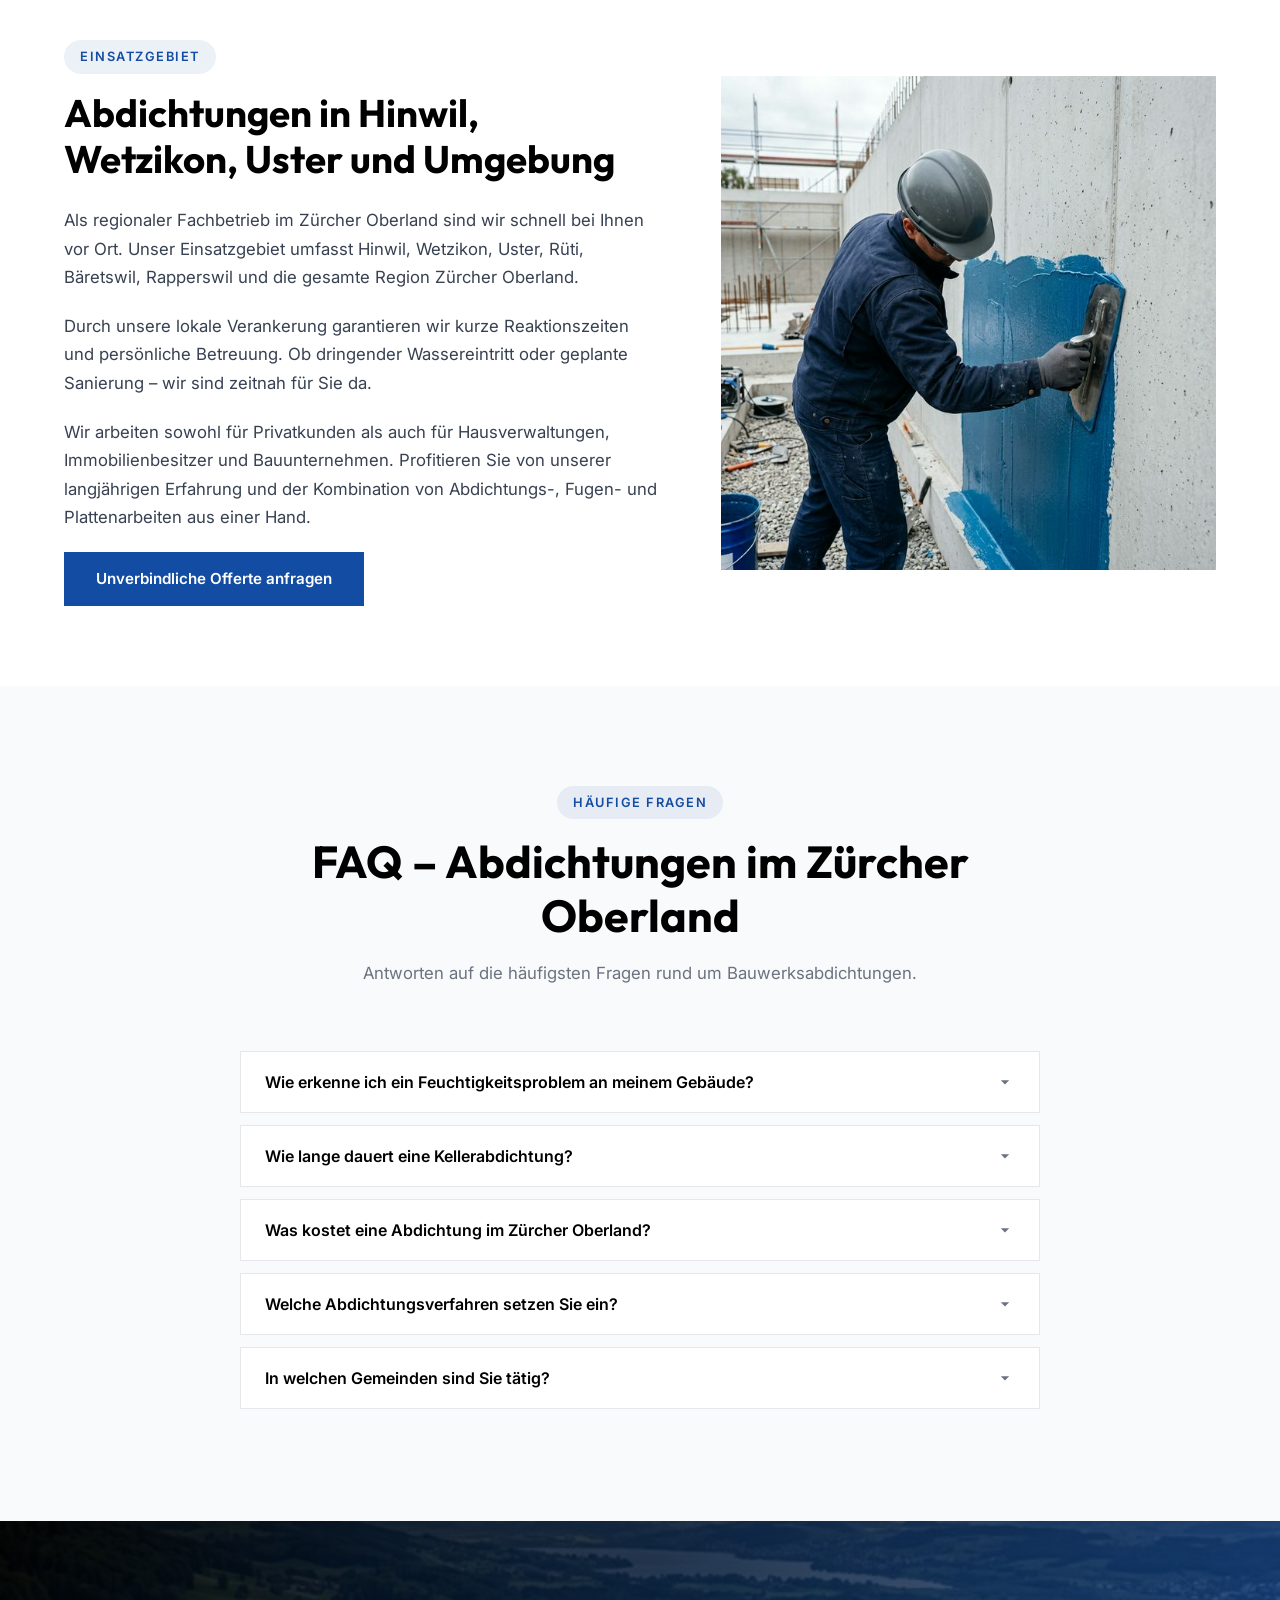
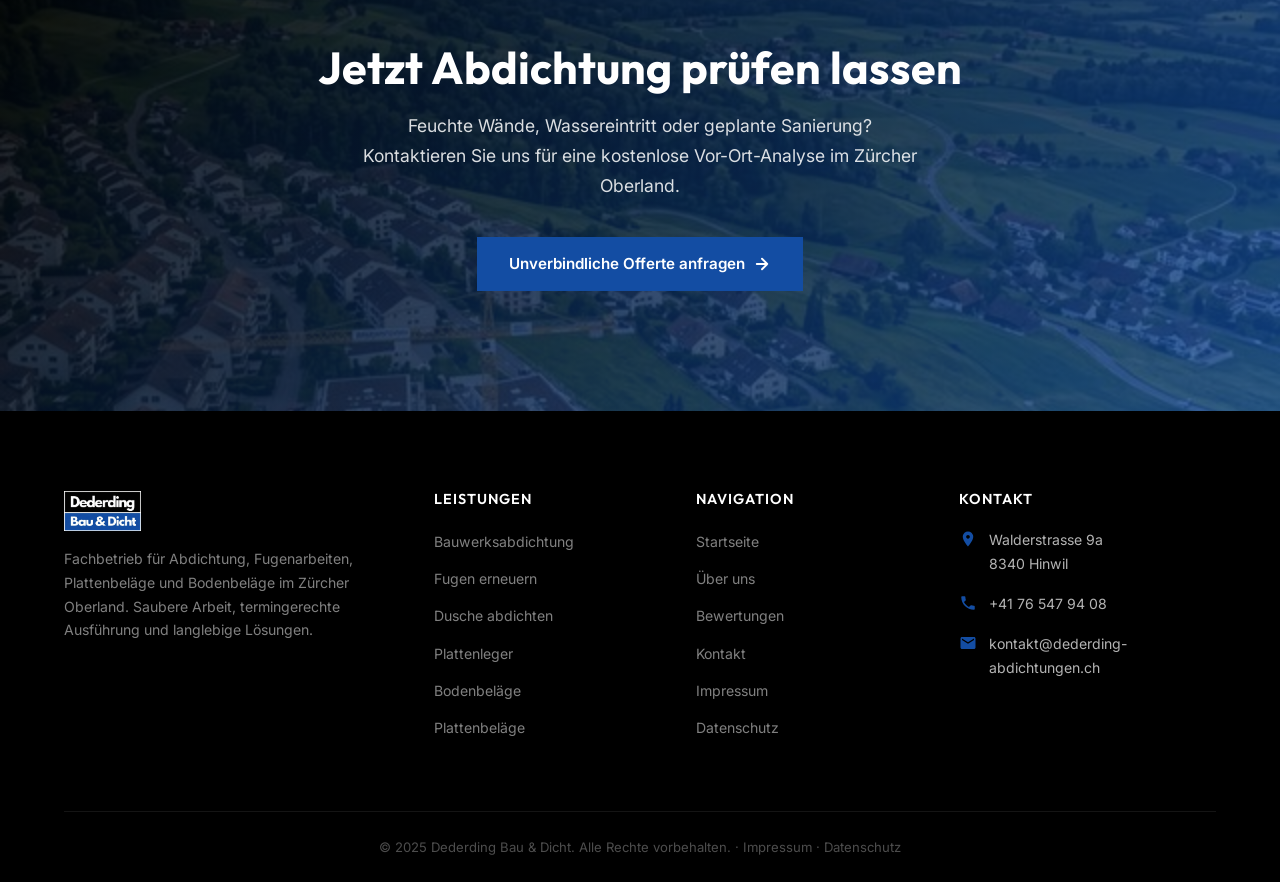
==== commit 4fe078f8: "feat: add new service pages and enhance existing pages with SEO content - Add bodenbelaege.html (Par" ====
--- a/abdichtung.html
+++ b/abdichtung.html
@@ -3,10 +3,33 @@
 <head>
   <meta charset="UTF-8">
   <meta name="viewport" content="width=device-width, initial-scale=1.0">
-  <title>Bauwerksabdichtung | Dederding Bau & Dicht</title>
-  <meta name="description" content="Professionelle Bauwerksabdichtungen, Rissinjektionen und Kellerabdichtungen im Zürcher Oberland.">
+  <title>Abdichtungen Zürcher Oberland | Dederding Bau & Dicht – Hinwil, Wetzikon, Uster</title>
+  <meta name="description" content="Professionelle Bauwerksabdichtungen im Zürcher Oberland. Kellerabdichtung, Rissinjektionen, Balkon- und Terrassenabdichtung. Fachbetrieb in Hinwil, Wetzikon, Uster, Rüti.">
+  <meta name="keywords" content="Abdichtung Zürcher Oberland, Bauwerksabdichtung Hinwil, Kellerabdichtung Wetzikon, Rissinjektionen Uster, Abdichtungen Rüti">
+  <link rel="canonical" href="https://www.dederding-abdichtungen.ch/abdichtung-zuercher-oberland/">
   <link rel="stylesheet" href="styles.css">
   <link rel="icon" type="image/png" href="images/logo.png">
+  <script type="application/ld+json">
+  {
+    "@context": "https://schema.org",
+    "@type": "Service",
+    "name": "Bauwerksabdichtung",
+    "provider": {
+      "@type": "LocalBusiness",
+      "name": "Dederding Bau & Dicht",
+      "address": {
+        "@type": "PostalAddress",
+        "streetAddress": "Walderstrasse 9a",
+        "addressLocality": "Hinwil",
+        "postalCode": "8340",
+        "addressCountry": "CH"
+      },
+      "telephone": "+41765479408"
+    },
+    "areaServed": ["Hinwil", "Wetzikon", "Uster", "Rüti", "Bäretswil", "Rapperswil", "Zürcher Oberland"],
+    "description": "Professionelle Bauwerksabdichtungen im Innen- und Aussenbereich im Zürcher Oberland."
+  }
+  </script>
 </head>
 <body>
 
@@ -32,7 +55,19 @@
       </a>
       <ul class="nav-links" id="navLinks">
         <li><a href="index.html">Startseite</a></li>
-        <li><a href="index.html#leistungen" class="active">Leistungen</a></li>
+        <li class="nav-dropdown">
+          <a href="index.html#leistungen" class="active">Leistungen
+            <svg class="dropdown-arrow" viewBox="0 0 24 24"><path d="M7 10l5 5 5-5z" fill="currentColor"/></svg>
+          </a>
+          <ul class="nav-dropdown-menu">
+            <li><a href="abdichtung.html">Bauwerksabdichtung</a></li>
+            <li><a href="fugen.html">Fugen erneuern</a></li>
+            <li><a href="dusche.html">Dusche abdichten</a></li>
+            <li><a href="plattenleger.html">Plattenleger</a></li>
+            <li><a href="bodenbelaege.html">Bodenbeläge</a></li>
+            <li><a href="plattenbelaege.html">Plattenbeläge</a></li>
+          </ul>
+        </li>
         <li><a href="index.html#ueber-uns">Über uns</a></li>
         <li><a href="index.html#bewertungen">Bewertungen</a></li>
         <li><a href="kontakt.html" class="nav-contact-btn">Kontakt</a></li>
@@ -47,34 +82,205 @@
 
   <!-- ====== HERO INNER ====== -->
   <section class="hero-inner">
-    <img src="images/abdichtung.png" alt="Abdichtung" class="hero-bg">
+    <img src="images/abdichtung.png" alt="Bauwerksabdichtung im Zürcher Oberland" class="hero-bg">
     <div class="hero-overlay"></div>
     <div class="hero-content">
-      <h1 class="reveal">Bauwerksabdichtung</h1>
-      <p class="hero-subtitle reveal">Dauerhafter Schutz vor Feuchtigkeit für Ihr Gebäude im Zürcher Oberland.</p>
-    </div>
-  </section>
-
-  <!-- ====== CONTENT ====== -->
+      <div class="breadcrumb reveal">
+        <a href="index.html">Startseite</a>
+        <span class="separator">›</span>
+        <span>Abdichtung</span>
+      </div>
+      <h1 class="reveal">Abdichtungen im Zürcher Oberland</h1>
+      <p class="hero-subtitle reveal">Professioneller Schutz vor Feuchtigkeit für Ihr Gebäude – fachgerecht, sauber und nachhaltig.</p>
+    </div>
+  </section>
+
+  <!-- ====== CONTENT SECTION ====== -->
   <section class="content-section">
     <div class="container">
       <div class="content-grid">
         <div class="content-text reveal-left">
-          <span class="section-label">Unsere Expertise</span>
-          <h2>Zuverlässige Abdichtungen im Innen- und Aussenbereich</h2>
-          <p>Feuchtigkeit im Mauerwerk kann die Bausubstanz nachhaltig schädigen und zu Schimmelbildung führen. Wir bieten Ihnen professionelle Abdichtungssysteme an, um solche Probleme langfristig zu beheben oder von vornherein zu vermeiden.</p>
-          <p>Dabei setzen wir auf modernste Verfahren und hochwertige Materialien, die sich über Jahre hinweg bewährt haben. Jedes Gebäude hat seine eigenen Anforderungen – wir finden die passende Lösung.</p>
+          <span class="section-label">Bauwerksabdichtung</span>
+          <h2>Professionelle Abdichtungen im Innen- und Aussenbereich</h2>
+          <p>Feuchtigkeit im Mauerwerk ist eines der häufigsten Probleme bei Gebäuden im Zürcher Oberland. Ob undichte Keller, feuchte Wände oder Wassereintritt bei Starkregen – ohne fachgerechte Abdichtung drohen langfristige Schäden an der Bausubstanz und gesundheitsgefährdende Schimmelbildung.</p>
+          <p>Dederding Bau &amp; Dicht ist Ihr zuverlässiger Partner für alle Abdichtungsarbeiten in Hinwil, Wetzikon, Uster, Rüti, Bäretswil und Rapperswil. Wir analysieren die Ursache Ihres Feuchtigkeitsproblems vor Ort und setzen die optimale Lösung fachgerecht um – im Neubau und bei Sanierungen.</p>
           <ul class="content-list">
-            <li>Kellerabdichtungen (Innen und Aussen)</li>
+            <li>Kellerabdichtungen von innen und aussen</li>
             <li>Rissinjektionen und Hohlraumverfüllung</li>
-            <li>Balkon- und Terrassensanierungen</li>
+            <li>Balkon- und Terrassenabdichtungen</li>
             <li>Abdichtungen bei drückendem Wasser</li>
-            <li>Sockelabdichtungen</li>
+            <li>Sockel- und Fundamentabdichtungen</li>
+            <li>Nassraumabdichtungen (Bad, Dusche, Küche)</li>
           </ul>
           <a href="kontakt.html" class="btn btn-primary">Jetzt beraten lassen</a>
         </div>
         <div class="content-image reveal-right">
-          <img src="images/hero.png" alt="Bauwerksabdichtung Arbeiten">
+          <img src="images/hero.png" alt="Abdichtungsarbeiten an einem Gebäude im Zürcher Oberland">
+        </div>
+      </div>
+    </div>
+  </section>
+
+  <!-- ====== LEISTUNGEN DETAIL ====== -->
+  <section class="section section-gray">
+    <div class="container">
+      <div class="section-header reveal">
+        <span class="section-label">Unsere Leistungen</span>
+        <h2>Abdichtungslösungen für jedes Bauprojekt</h2>
+        <p>Von der Kellerabdichtung bis zur Terrassensanierung – wir bieten massgeschneiderte Lösungen für Ihr Gebäude im Zürcher Oberland.</p>
+      </div>
+      <div class="features-grid reveal-children">
+        <div class="feature-card">
+          <div class="feature-card-icon">
+            <svg viewBox="0 0 24 24"><path d="M10 20v-6h4v6h5v-8h3L12 3 2 12h3v8z"/></svg>
+          </div>
+          <h3>Kellerabdichtung</h3>
+          <p>Professionelle Abdichtung von Kellerwänden und Bodenplatten gegen aufsteigende und seitlich eindringende Feuchtigkeit.</p>
+        </div>
+        <div class="feature-card">
+          <div class="feature-card-icon">
+            <svg viewBox="0 0 24 24"><path d="M12 2C6.48 2 2 6.48 2 12s4.48 10 10 10 10-4.48 10-10S17.52 2 12 2zm-2 15l-5-5 1.41-1.41L10 14.17l7.59-7.59L19 8l-9 9z"/></svg>
+          </div>
+          <h3>Rissinjektionen</h3>
+          <p>Gezielte Abdichtung von Rissen im Beton und Mauerwerk durch Injektionsverfahren mit PU-Harzen oder Acrylgelen.</p>
+        </div>
+        <div class="feature-card">
+          <div class="feature-card-icon">
+            <svg viewBox="0 0 24 24"><path d="M17 10H7v2h10v-2zm2-7h-1V1h-2v2H8V1H6v2H5c-1.1 0-2 .9-2 2v14c0 1.1.9 2 2 2h14c1.1 0 2-.9 2-2V5c0-1.1-.9-2-2-2zm0 16H5V8h14v11z"/></svg>
+          </div>
+          <h3>Balkon &amp; Terrasse</h3>
+          <p>Fachgerechte Abdichtung von Balkonen und Terrassen mit Flüssigkunststoff oder Bitumenbahnen – dauerhaft dicht.</p>
+        </div>
+        <div class="feature-card">
+          <div class="feature-card-icon">
+            <svg viewBox="0 0 24 24"><path d="M19.35 10.04C18.67 6.59 15.64 4 12 4 9.11 4 6.6 5.64 5.35 8.04 2.34 8.36 0 10.91 0 14c0 3.31 2.69 6 6 6h13c2.76 0 5-2.24 5-5 0-2.64-2.05-4.78-4.65-4.96z"/></svg>
+          </div>
+          <h3>Drückendes Wasser</h3>
+          <p>Spezialabdichtungen bei Grundwasser und drückendem Wasser mit wasserundurchlässigen Systemen.</p>
+        </div>
+        <div class="feature-card">
+          <div class="feature-card-icon">
+            <svg viewBox="0 0 24 24"><path d="M12 3L2 12h3v8h6v-6h2v6h6v-8h3L12 3z"/></svg>
+          </div>
+          <h3>Sockelabdichtung</h3>
+          <p>Schutz des Gebäudesockels gegen Spritzwasser und kapillar aufsteigende Feuchtigkeit im Erdreich.</p>
+        </div>
+        <div class="feature-card">
+          <div class="feature-card-icon">
+            <svg viewBox="0 0 24 24"><path d="M12 2l-5.5 9h11L12 2zm0 3.84L13.93 9h-3.87L12 5.84zM17.5 13c-2.49 0-4.5 2.01-4.5 4.5s2.01 4.5 4.5 4.5 4.5-2.01 4.5-4.5-2.01-4.5-4.5-4.5z"/></svg>
+          </div>
+          <h3>Nassraumabdichtung</h3>
+          <p>Normgerechte Abdichtung von Badezimmern, Duschen und Küchen nach SIA-Normen für dauerhaften Schutz.</p>
+        </div>
+      </div>
+    </div>
+  </section>
+
+  <!-- ====== PROCESS STEPS ====== -->
+  <section class="section section-dark">
+    <div class="container">
+      <div class="section-header reveal">
+        <span class="section-label">Unser Vorgehen</span>
+        <h2>In 4 Schritten zu Ihrer Abdichtung</h2>
+        <p>Von der Analyse bis zur fertigen Abdichtung – transparent, fachgerecht und termingerecht.</p>
+      </div>
+      <div class="process-steps reveal-children">
+        <div class="process-step">
+          <div class="process-step-number">1</div>
+          <h3>Vor-Ort-Analyse</h3>
+          <p>Kostenlose Begutachtung der Feuchtigkeitsursache und Bestandsaufnahme bei Ihnen vor Ort.</p>
+        </div>
+        <div class="process-step">
+          <div class="process-step-number">2</div>
+          <h3>Offerte &amp; Beratung</h3>
+          <p>Transparente Offerte mit klarer Kostenübersicht und Empfehlung der optimalen Abdichtungslösung.</p>
+        </div>
+        <div class="process-step">
+          <div class="process-step-number">3</div>
+          <h3>Fachgerechte Ausführung</h3>
+          <p>Professionelle Umsetzung mit hochwertigen Materialien und sauberer Arbeitsweise.</p>
+        </div>
+        <div class="process-step">
+          <div class="process-step-number">4</div>
+          <h3>Qualitätskontrolle</h3>
+          <p>Abschlusskontrolle und Übergabe mit Dokumentation der durchgeführten Arbeiten.</p>
+        </div>
+      </div>
+    </div>
+  </section>
+
+  <!-- ====== REGIONAL SEO SECTION ====== -->
+  <section class="content-section">
+    <div class="container">
+      <div class="content-grid">
+        <div class="content-text reveal-left">
+          <span class="section-label">Einsatzgebiet</span>
+          <h2>Abdichtungen in Hinwil, Wetzikon, Uster und Umgebung</h2>
+          <p>Als regionaler Fachbetrieb im Zürcher Oberland sind wir schnell bei Ihnen vor Ort. Unser Einsatzgebiet umfasst Hinwil, Wetzikon, Uster, Rüti, Bäretswil, Rapperswil und die gesamte Region Zürcher Oberland.</p>
+          <p>Durch unsere lokale Verankerung garantieren wir kurze Reaktionszeiten und persönliche Betreuung. Ob dringender Wassereintritt oder geplante Sanierung – wir sind zeitnah für Sie da.</p>
+          <p>Wir arbeiten sowohl für Privatkunden als auch für Hausverwaltungen, Immobilienbesitzer und Bauunternehmen. Profitieren Sie von unserer langjährigen Erfahrung und der Kombination von Abdichtungs-, Fugen- und Plattenarbeiten aus einer Hand.</p>
+          <a href="kontakt.html" class="btn btn-primary">Unverbindliche Offerte anfragen</a>
+        </div>
+        <div class="content-image reveal-right">
+          <img src="images/abdichtung.png" alt="Abdichtung in Hinwil und Umgebung">
+        </div>
+      </div>
+    </div>
+  </section>
+
+  <!-- ====== FAQ SECTION ====== -->
+  <section class="section section-gray">
+    <div class="container">
+      <div class="section-header reveal">
+        <span class="section-label">Häufige Fragen</span>
+        <h2>FAQ – Abdichtungen im Zürcher Oberland</h2>
+        <p>Antworten auf die häufigsten Fragen rund um Bauwerksabdichtungen.</p>
+      </div>
+      <div class="faq-list reveal">
+        <div class="faq-item">
+          <button class="faq-question" aria-expanded="false" tabindex="0">
+            Wie erkenne ich ein Feuchtigkeitsproblem an meinem Gebäude?
+            <svg viewBox="0 0 24 24"><path d="M7 10l5 5 5-5z"/></svg>
+          </button>
+          <div class="faq-answer">
+            <div class="faq-answer-inner">Typische Anzeichen sind feuchte Flecken an Wänden, Salzausblühungen, muffiger Geruch, abblätternde Farbe oder sichtbare Schimmelbildung. Auch ein dauerhaft feuchter Kellerboden kann auf ein Abdichtungsproblem hinweisen.</div>
+          </div>
+        </div>
+        <div class="faq-item">
+          <button class="faq-question" aria-expanded="false" tabindex="0">
+            Wie lange dauert eine Kellerabdichtung?
+            <svg viewBox="0 0 24 24"><path d="M7 10l5 5 5-5z"/></svg>
+          </button>
+          <div class="faq-answer">
+            <div class="faq-answer-inner">Eine Innenabdichtung des Kellers kann je nach Umfang zwischen 2 und 5 Arbeitstagen dauern. Aussenabdichtungen mit Erdarbeiten benötigen entsprechend mehr Zeit. Wir geben Ihnen nach der Vor-Ort-Analyse eine präzise Zeitangabe.</div>
+          </div>
+        </div>
+        <div class="faq-item">
+          <button class="faq-question" aria-expanded="false" tabindex="0">
+            Was kostet eine Abdichtung im Zürcher Oberland?
+            <svg viewBox="0 0 24 24"><path d="M7 10l5 5 5-5z"/></svg>
+          </button>
+          <div class="faq-answer">
+            <div class="faq-answer-inner">Die Kosten hängen von der Art und dem Umfang der Abdichtung ab. Wir erstellen Ihnen nach einer kostenlosen Vor-Ort-Analyse eine transparente Offerte ohne versteckte Kosten.</div>
+          </div>
+        </div>
+        <div class="faq-item">
+          <button class="faq-question" aria-expanded="false" tabindex="0">
+            Welche Abdichtungsverfahren setzen Sie ein?
+            <svg viewBox="0 0 24 24"><path d="M7 10l5 5 5-5z"/></svg>
+          </button>
+          <div class="faq-answer">
+            <div class="faq-answer-inner">Wir arbeiten mit verschiedenen Verfahren wie Flüssigkunststoff-Abdichtungen, Bitumenbahnen, Injektionsverfahren (PU-Harz, Acrylgel), mineralischen Dichtschlämmen und Foliensystemen – je nach Anforderung und Situation vor Ort.</div>
+          </div>
+        </div>
+        <div class="faq-item">
+          <button class="faq-question" aria-expanded="false" tabindex="0">
+            In welchen Gemeinden sind Sie tätig?
+            <svg viewBox="0 0 24 24"><path d="M7 10l5 5 5-5z"/></svg>
+          </button>
+          <div class="faq-answer">
+            <div class="faq-answer-inner">Unser Einsatzgebiet umfasst das gesamte Zürcher Oberland, insbesondere Hinwil, Wetzikon, Uster, Rüti, Bäretswil, Rapperswil und umliegende Gemeinden.</div>
+          </div>
         </div>
       </div>
     </div>
@@ -85,11 +291,11 @@
     <img src="images/cta-bg.png" alt="" class="cta-banner-bg">
     <div class="cta-banner-overlay"></div>
     <div class="container cta-content reveal">
-      <h2>Kostenlose Vor-Ort-Analyse</h2>
-      <p>Sie haben feuchte Wände oder Wassereintritt bemerkt? Wir prüfen die Ursache kostenlos bei Ihnen vor Ort und erstellen eine unverbindliche Offerte.</p>
-      <a href="tel:+41765479408" class="btn btn-primary">
-        <svg width="18" height="18" viewBox="0 0 24 24" fill="currentColor"><path d="M6.62 10.79c1.44 2.83 3.76 5.14 6.59 6.59l2.2-2.2c.27-.27.67-.36 1.02-.24 1.12.37 2.33.57 3.57.57.55 0 1 .45 1 1V20c0 .55-.45 1-1 1-9.39 0-17-7.61-17-17 0-.55.45-1 1-1h3.5c.55 0 1 .45 1 1 0 1.25.2 2.45.57 3.57.11.35.03.74-.25 1.02l-2.2 2.2z"/></svg>
-        +41 76 547 94 08
+      <h2>Jetzt Abdichtung prüfen lassen</h2>
+      <p>Feuchte Wände, Wassereintritt oder geplante Sanierung? Kontaktieren Sie uns für eine kostenlose Vor-Ort-Analyse im Zürcher Oberland.</p>
+      <a href="kontakt.html" class="btn btn-primary">
+        Unverbindliche Offerte anfragen
+        <svg width="18" height="18" viewBox="0 0 24 24" fill="none" stroke="currentColor" stroke-width="2.5" stroke-linecap="round" stroke-linejoin="round"><path d="M5 12h14M12 5l7 7-7 7"/></svg>
       </a>
     </div>
   </section>
@@ -100,7 +306,7 @@
       <div class="footer-grid">
         <div class="footer-brand">
           <img src="images/logo.png" alt="Dederding Bau & Dicht">
-          <p>Fachbetrieb für Abdichtung, Fugenarbeiten und Plattenbeläge im Zürcher Oberland. Saubere Arbeit, termingerechte Ausführung und langlebige Lösungen.</p>
+          <p>Fachbetrieb für Abdichtung, Fugenarbeiten, Plattenbeläge und Bodenbeläge im Zürcher Oberland. Saubere Arbeit, termingerechte Ausführung und langlebige Lösungen.</p>
         </div>
         <div>
           <h4>Leistungen</h4>
@@ -108,7 +314,9 @@
             <li><a href="abdichtung.html">Bauwerks­abdichtung</a></li>
             <li><a href="fugen.html">Fugen erneuern</a></li>
             <li><a href="dusche.html">Dusche abdichten</a></li>
-            <li><a href="plattenleger.html">Plattenbeläge</a></li>
+            <li><a href="plattenleger.html">Plattenleger</a></li>
+            <li><a href="bodenbelaege.html">Bodenbeläge</a></li>
+            <li><a href="plattenbelaege.html">Plattenbeläge</a></li>
           </ul>
         </div>
         <div>
@@ -118,6 +326,8 @@
             <li><a href="index.html#ueber-uns">Über uns</a></li>
             <li><a href="index.html#bewertungen">Bewertungen</a></li>
             <li><a href="kontakt.html">Kontakt</a></li>
+            <li><a href="impressum.html">Impressum</a></li>
+            <li><a href="datenschutz.html">Datenschutz</a></li>
           </ul>
         </div>
         <div>
@@ -137,7 +347,7 @@
         </div>
       </div>
       <div class="footer-bottom">
-        &copy; 2025 Dederding Bau &amp; Dicht. Alle Rechte vorbehalten.
+        &copy; 2025 Dederding Bau &amp; Dicht. Alle Rechte vorbehalten. · <a href="impressum.html">Impressum</a> · <a href="datenschutz.html">Datenschutz</a>
       </div>
     </div>
   </footer>
--- a/styles.css
+++ b/styles.css
@@ -1,5 +1,5 @@
 /* ============================================
-   DEDERDING BAU & DICHT — Design System
+   DEDERDING BAU & DICHT  Design System
    Colors from logo: Black #000000 + Blue #134DA3
    ============================================ */
 
@@ -49,6 +49,7 @@
 html {
   scroll-behavior: smooth;
   font-size: 16px;
+  overflow-x: hidden;
 }
 
 body {
@@ -589,7 +590,7 @@
 /* ---------- Services Cards ---------- */
 .services-grid {
   display: grid;
-  grid-template-columns: repeat(4, 1fr);
+  grid-template-columns: repeat(3, 1fr);
   gap: 24px;
 }
 
@@ -1316,14 +1317,23 @@
 }
 
 .hero-inner .hero-content {
+  position: relative;
+  z-index: 2;
   margin: 0 auto;
   text-align: center;
   max-width: 800px;
+  color: var(--white);
+  padding: 0 24px;
 }
 
 .hero-inner h1 {
   font-size: clamp(2rem, 4vw, 3.2rem);
   margin-bottom: 16px;
+  color: var(--white);
+}
+
+.hero-inner .hero-subtitle {
+  color: rgba(255,255,255,0.8);
 }
 
 .content-section {
@@ -1364,7 +1374,7 @@
 }
 
 .content-list li::before {
-  content: '✓';
+  content: '';
   position: absolute;
   left: 0;
   top: 0;
@@ -1376,6 +1386,317 @@
 .content-image img {
   border-radius: var(--radius-lg);
   box-shadow: var(--shadow-xl);
+}
+
+/* ---------- Breadcrumb ---------- */
+.breadcrumb {
+  display: flex;
+  align-items: center;
+  gap: 8px;
+  font-size: 0.85rem;
+  color: rgba(255,255,255,0.6);
+  margin-bottom: 16px;
+}
+
+.breadcrumb a {
+  color: rgba(255,255,255,0.7);
+  transition: var(--transition);
+}
+
+.breadcrumb a:hover {
+  color: var(--white);
+}
+
+.breadcrumb .separator {
+  color: rgba(255,255,255,0.4);
+}
+
+/* ---------- Inner Page Feature Grid ---------- */
+.features-grid {
+  display: grid;
+  grid-template-columns: repeat(3, 1fr);
+  gap: 24px;
+  margin-top: 48px;
+}
+
+.feature-card {
+  background: var(--white);
+  border: 1px solid var(--gray-200);
+  padding: 32px 24px;
+  text-align: center;
+  transition: var(--transition);
+}
+
+.feature-card:hover {
+  border-color: var(--blue);
+  transform: translateY(-4px);
+}
+
+.feature-card-icon {
+  width: 56px;
+  height: 56px;
+  margin: 0 auto 16px;
+  background: rgba(19, 77, 163, 0.08);
+  border-radius: 12px;
+  display: flex;
+  align-items: center;
+  justify-content: center;
+}
+
+.feature-card-icon svg {
+  width: 24px;
+  height: 24px;
+  fill: var(--blue);
+}
+
+.feature-card h3 {
+  font-size: 1.05rem;
+  margin-bottom: 8px;
+  color: var(--black);
+}
+
+.feature-card p {
+  font-size: 0.88rem;
+  color: var(--gray-500);
+  line-height: 1.6;
+}
+
+/* ---------- Process Steps ---------- */
+.process-steps {
+  display: grid;
+  grid-template-columns: repeat(4, 1fr);
+  gap: 24px;
+  margin-top: 48px;
+  counter-reset: step-counter;
+}
+
+.process-step {
+  position: relative;
+  padding: 32px 24px;
+  background: rgba(255,255,255,0.05);
+  border: 1px solid rgba(255,255,255,0.1);
+  text-align: center;
+  counter-increment: step-counter;
+  transition: var(--transition);
+}
+
+.process-step:hover {
+  background: rgba(19, 77, 163, 0.15);
+  border-color: rgba(19, 77, 163, 0.3);
+  transform: translateY(-4px);
+}
+
+.process-step-number {
+  width: 48px;
+  height: 48px;
+  margin: 0 auto 16px;
+  background: var(--blue);
+  border-radius: 50%;
+  display: flex;
+  align-items: center;
+  justify-content: center;
+  font-family: var(--font-heading);
+  font-size: 1.2rem;
+  font-weight: 700;
+  color: var(--white);
+}
+
+.process-step h3 {
+  font-size: 1rem;
+  color: var(--white);
+  margin-bottom: 8px;
+}
+
+.process-step p {
+  font-size: 0.85rem;
+  color: rgba(255,255,255,0.6);
+  line-height: 1.6;
+}
+
+/* ---------- FAQ Accordion ---------- */
+.faq-list {
+  max-width: 800px;
+  margin: 48px auto 0;
+}
+
+.faq-item {
+  border: 1px solid var(--gray-200);
+  margin-bottom: 12px;
+  overflow: hidden;
+  background: var(--white);
+  transition: var(--transition);
+}
+
+.faq-item:hover {
+  border-color: var(--blue);
+}
+
+.faq-question {
+  width: 100%;
+  padding: 20px 24px;
+  background: none;
+  border: none;
+  font-family: var(--font-body);
+  font-size: 1rem;
+  font-weight: 600;
+  color: var(--black);
+  text-align: left;
+  cursor: pointer;
+  display: flex;
+  align-items: center;
+  justify-content: space-between;
+  gap: 16px;
+  transition: var(--transition);
+}
+
+.faq-question:hover {
+  color: var(--blue);
+}
+
+.faq-question svg {
+  width: 20px;
+  height: 20px;
+  fill: var(--gray-500);
+  transition: transform 0.3s ease;
+  flex-shrink: 0;
+}
+
+.faq-item.active .faq-question svg {
+  transform: rotate(180deg);
+  fill: var(--blue);
+}
+
+.faq-answer {
+  max-height: 0;
+  overflow: hidden;
+  transition: max-height 0.4s ease, padding 0.4s ease;
+}
+
+.faq-item.active .faq-answer {
+  max-height: 500px;
+}
+
+.faq-answer-inner {
+  padding: 0 24px 20px;
+  font-size: 0.95rem;
+  color: var(--gray-700);
+  line-height: 1.7;
+}
+
+/* ---------- Legal Page Styles ---------- */
+.legal-content {
+  padding: 80px 0;
+}
+
+.legal-content .container {
+  max-width: 800px;
+}
+
+.legal-content h2 {
+  font-size: 1.6rem;
+  margin-top: 48px;
+  margin-bottom: 16px;
+  color: var(--black);
+}
+
+.legal-content h3 {
+  font-size: 1.2rem;
+  margin-top: 32px;
+  margin-bottom: 12px;
+  color: var(--black);
+}
+
+.legal-content p {
+  font-size: 1rem;
+  color: var(--gray-700);
+  margin-bottom: 16px;
+  line-height: 1.7;
+}
+
+.legal-content ul {
+  margin: 16px 0;
+  padding-left: 24px;
+}
+
+.legal-content ul li {
+  font-size: 1rem;
+  color: var(--gray-700);
+  margin-bottom: 8px;
+  line-height: 1.7;
+}
+
+.legal-content a {
+  color: var(--blue);
+  font-weight: 500;
+}
+
+.legal-content a:hover {
+  color: var(--blue-dark);
+  text-decoration: underline;
+}
+
+/* ---------- Content Section Alternate ---------- */
+.content-section-alt {
+  padding: 80px 0;
+  background: var(--gray-50);
+}
+
+.content-section-alt .content-grid {
+  grid-template-columns: 1fr 1.2fr;
+}
+
+/* ---------- Nav Dropdown ---------- */
+.nav-dropdown {
+  position: relative;
+}
+
+.nav-dropdown > a {
+  display: flex;
+  align-items: center;
+  gap: 4px;
+}
+
+.nav-dropdown > a .dropdown-arrow {
+  width: 12px;
+  height: 12px;
+  fill: currentColor;
+  transition: transform 0.3s ease;
+}
+
+.nav-dropdown-menu {
+  position: absolute;
+  top: 100%;
+  left: 0;
+  min-width: 220px;
+  background: rgba(0, 0, 0, 0.95);
+  backdrop-filter: blur(20px);
+  padding: 8px 0;
+  opacity: 0;
+  visibility: hidden;
+  transform: translateY(10px);
+  transition: var(--transition);
+  z-index: 100;
+  list-style: none;
+}
+
+.nav-dropdown:hover .nav-dropdown-menu,
+.nav-dropdown.open .nav-dropdown-menu {
+  opacity: 1;
+  visibility: visible;
+  transform: translateY(0);
+}
+
+.nav-dropdown-menu li a {
+  display: block;
+  padding: 10px 20px;
+  font-size: 0.85rem;
+  color: rgba(255,255,255,0.7);
+  white-space: nowrap;
+}
+
+.nav-dropdown-menu li a:hover {
+  background: rgba(255,255,255,0.08);
+  color: var(--white);
 }
 
 /* ---------- Scroll Animations ---------- */
@@ -1599,3 +1920,56 @@
     align-items: center;
   }
 }
+
+@media (max-width: 768px) {
+  .hero-bg,
+  .hero-inner .hero-bg {
+    object-position: 80% center !important;
+  }
+
+  .features-grid {
+    grid-template-columns: 1fr;
+    max-width: 440px;
+    margin: 48px auto 0;
+  }
+
+  .process-steps {
+    grid-template-columns: 1fr 1fr;
+    max-width: 440px;
+    margin: 48px auto 0;
+  }
+
+  .content-section-alt .content-grid {
+    grid-template-columns: 1fr;
+  }
+
+  .nav-dropdown-menu {
+    position: static;
+    opacity: 1;
+    visibility: visible;
+    transform: none;
+    background: rgba(255,255,255,0.05);
+    min-width: auto;
+    padding: 0;
+  }
+
+  .nav-dropdown-menu li a {
+    font-size: 1rem;
+    padding: 12px 32px;
+  }
+
+  .content-grid {
+    grid-template-columns: 1fr;
+    gap: 40px;
+  }
+
+  .content-image {
+    order: -1;
+  }
+}
+
+@media (max-width: 480px) {
+  .process-steps {
+    grid-template-columns: 1fr;
+  }
+}
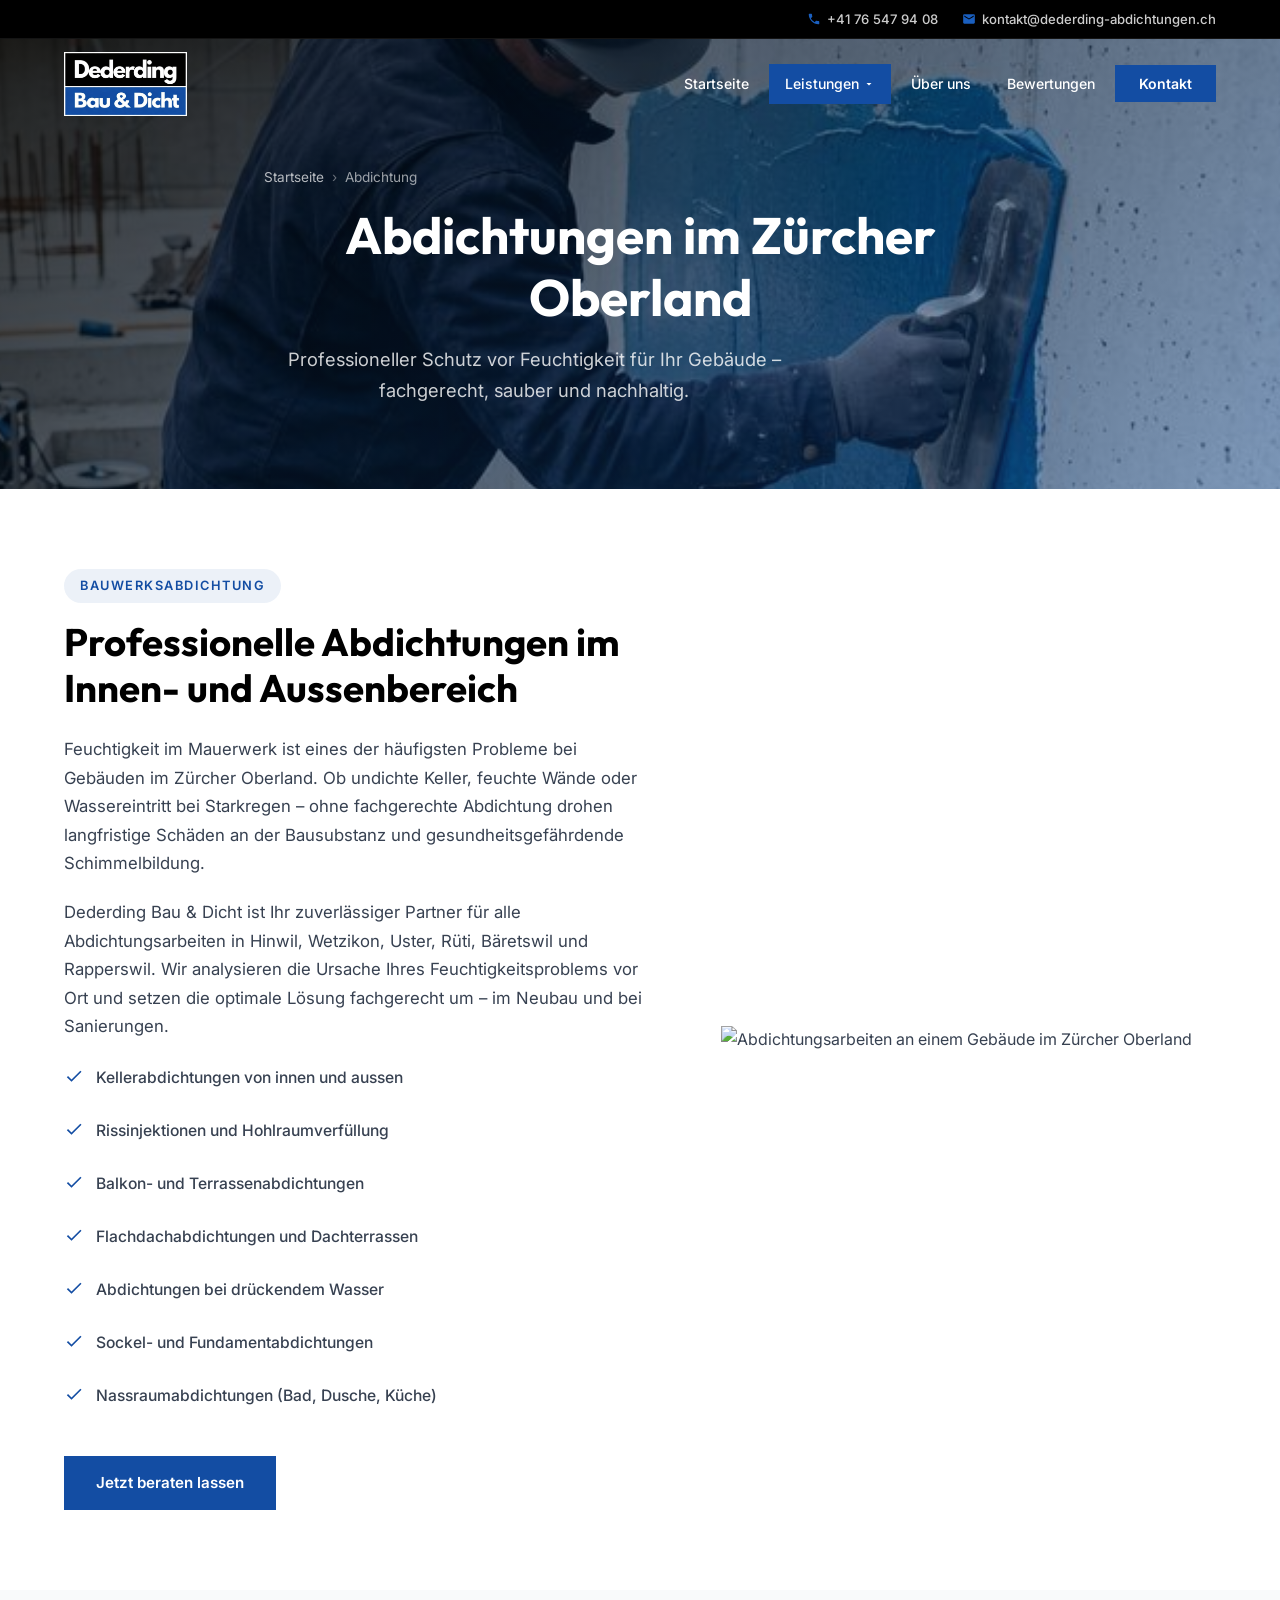
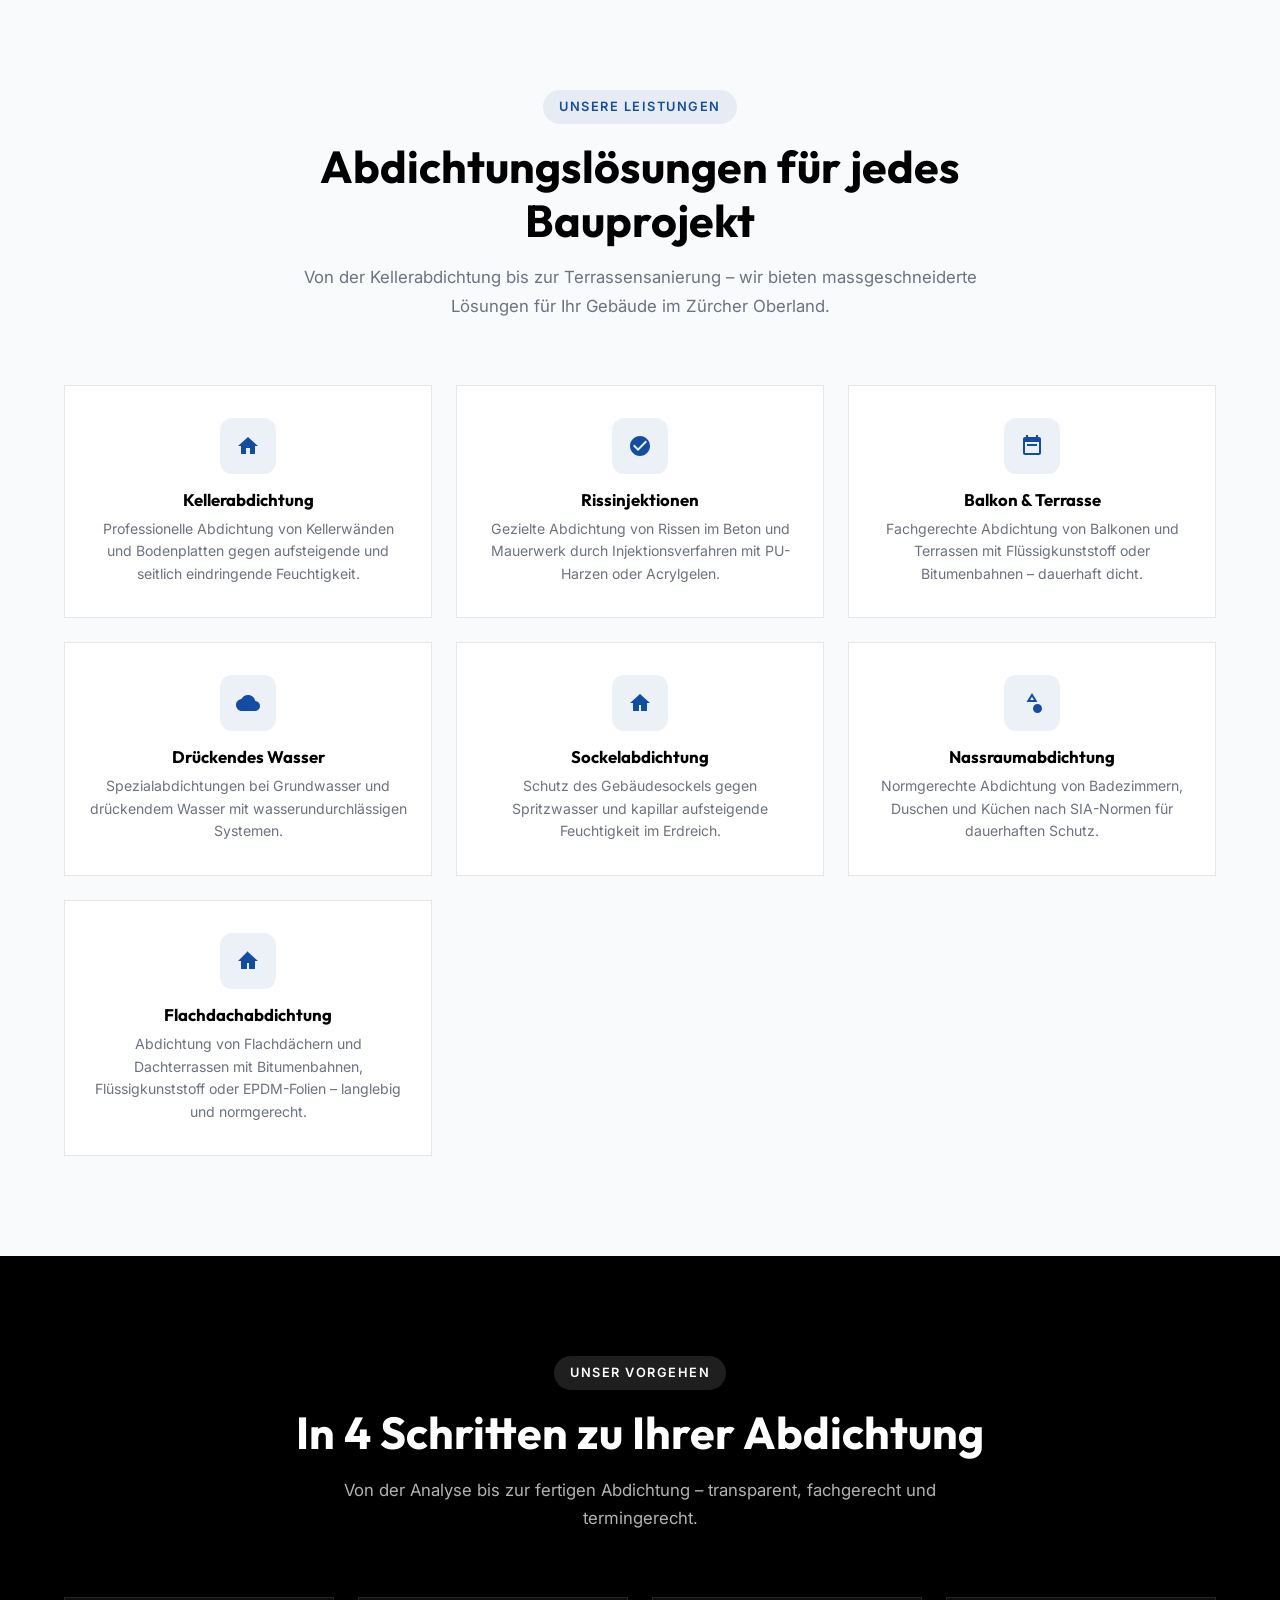
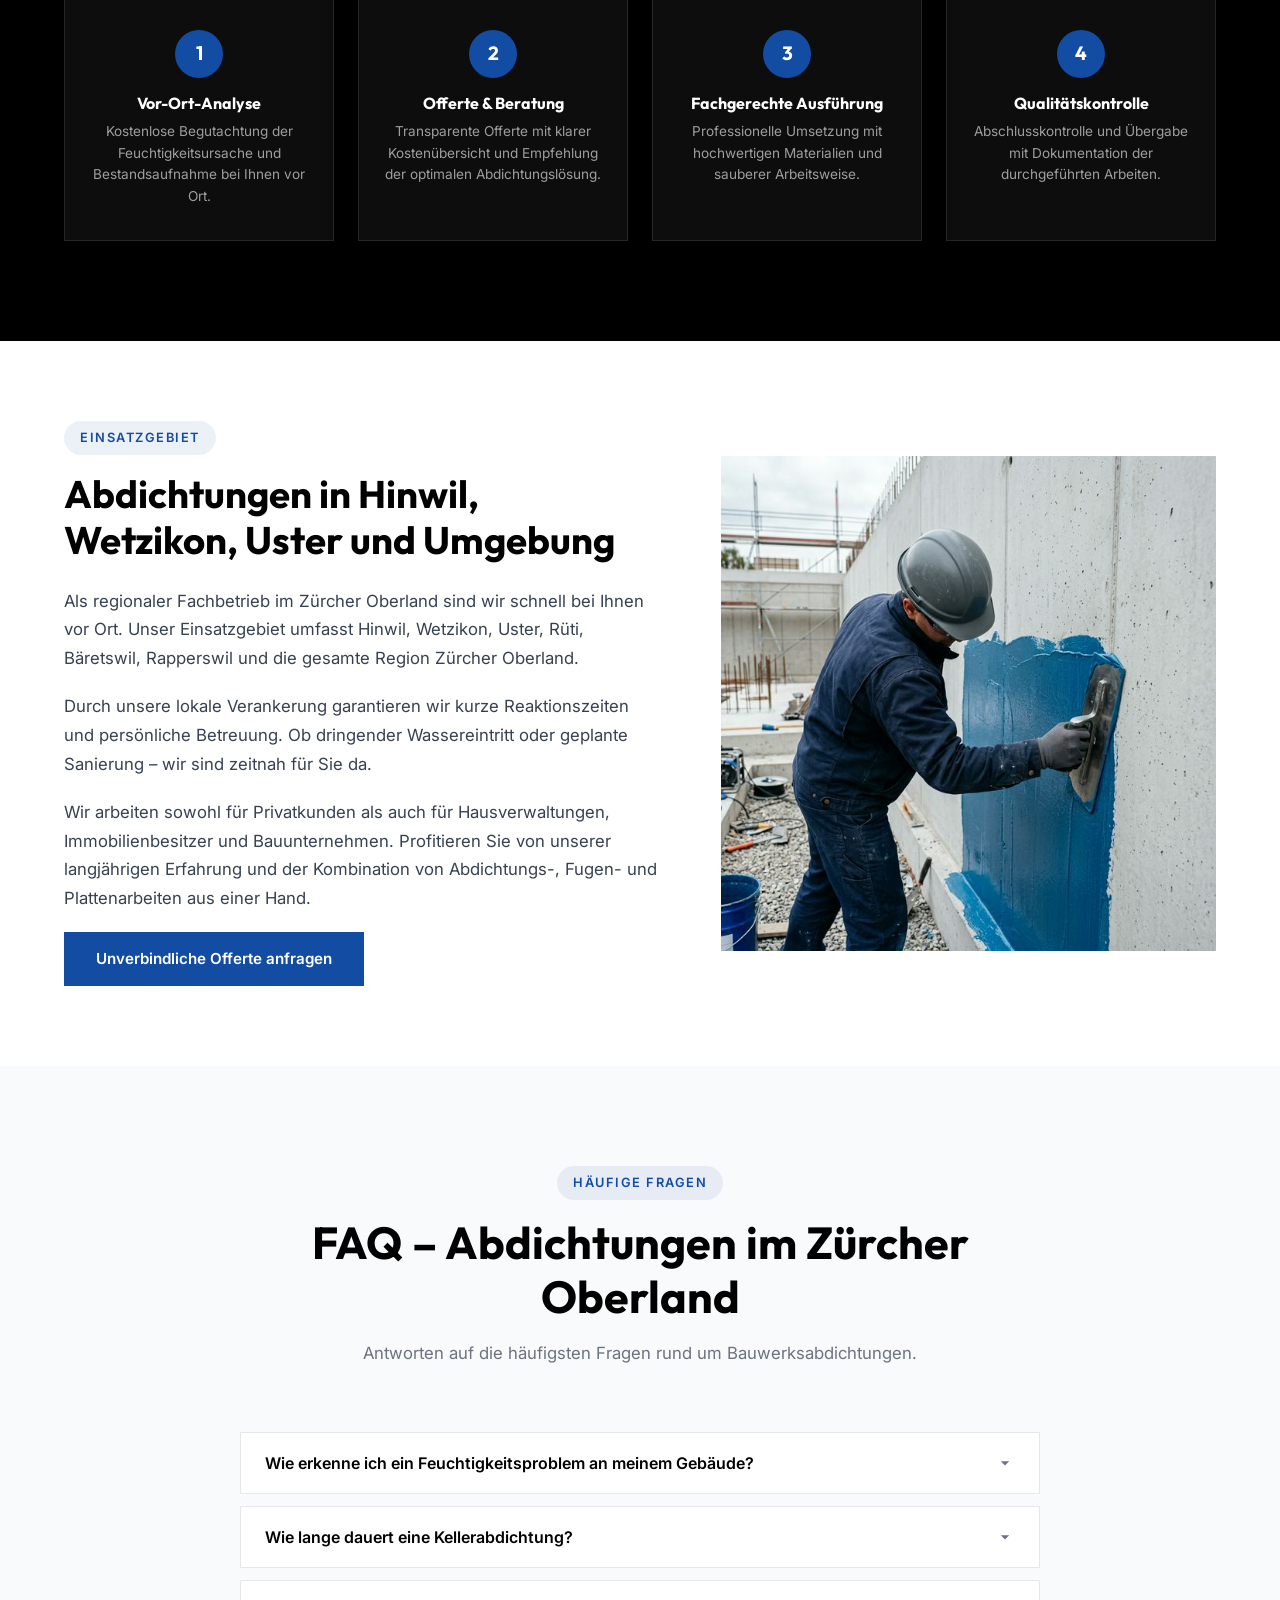
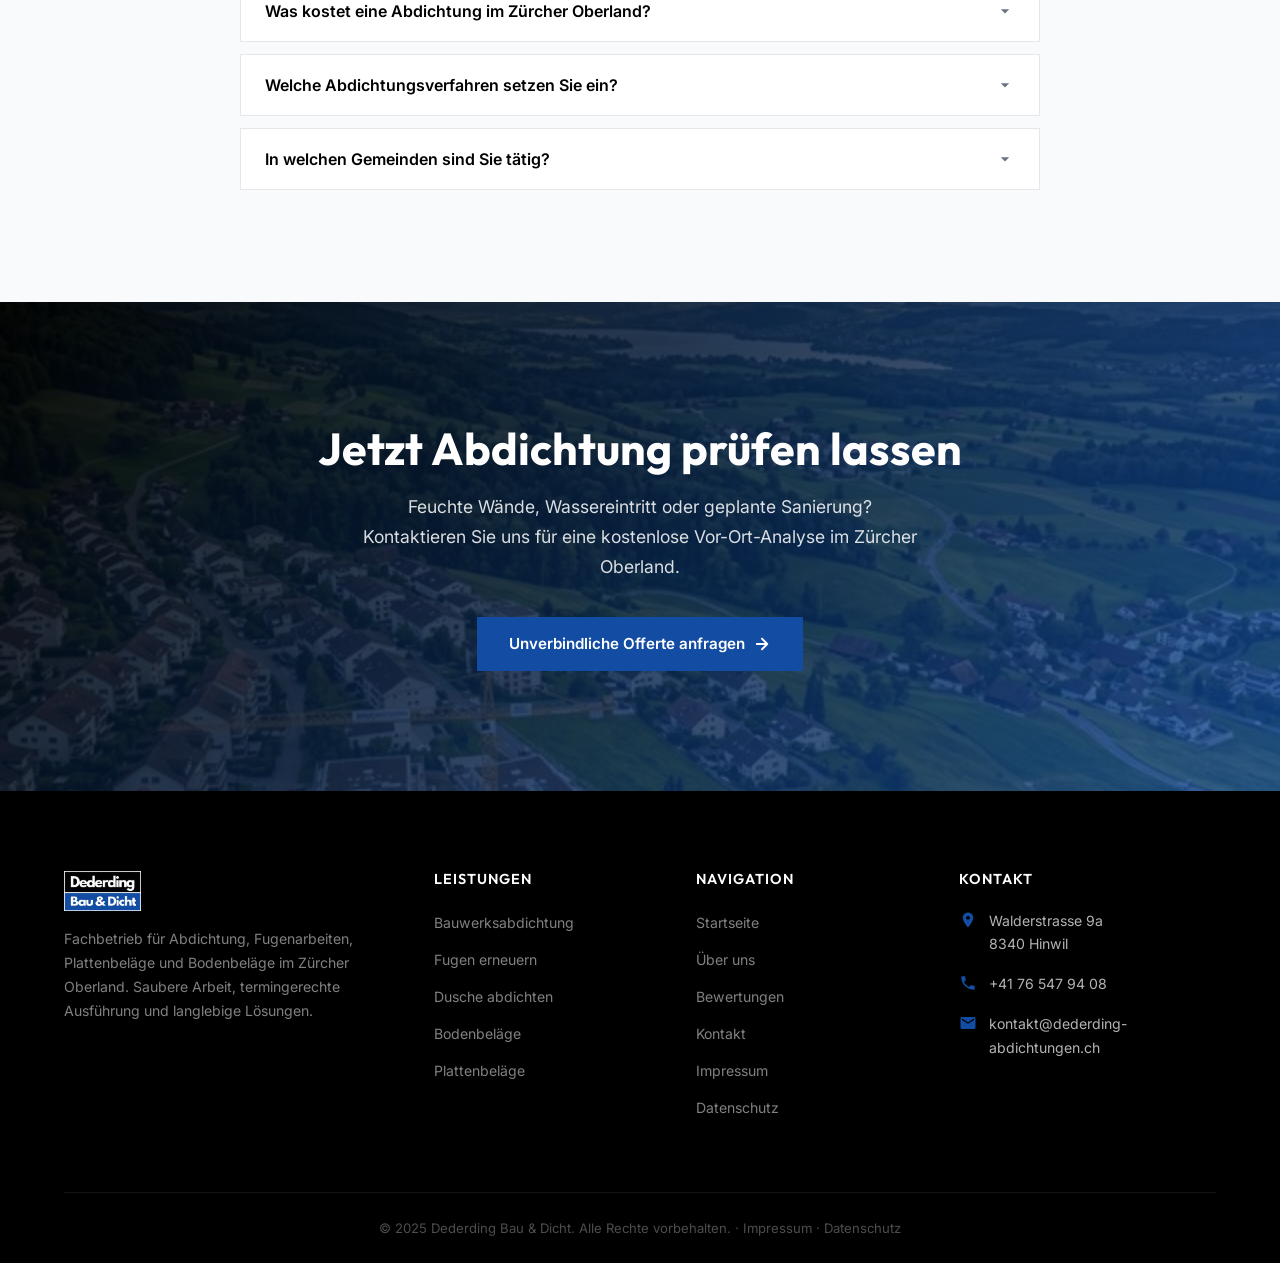
==== commit 5f8bd2fb: "feat: update branding, consolidate Plattenbelaege, add Flachdach service - Change hero h1: Plattenbe" ====
--- a/abdichtung.html
+++ b/abdichtung.html
@@ -63,8 +63,7 @@
             <li><a href="abdichtung.html">Bauwerksabdichtung</a></li>
             <li><a href="fugen.html">Fugen erneuern</a></li>
             <li><a href="dusche.html">Dusche abdichten</a></li>
-            <li><a href="plattenleger.html">Plattenleger</a></li>
-            <li><a href="bodenbelaege.html">Bodenbeläge</a></li>
+                        <li><a href="bodenbelaege.html">Bodenbeläge</a></li>
             <li><a href="plattenbelaege.html">Plattenbeläge</a></li>
           </ul>
         </li>
@@ -108,6 +107,7 @@
             <li>Kellerabdichtungen von innen und aussen</li>
             <li>Rissinjektionen und Hohlraumverfüllung</li>
             <li>Balkon- und Terrassenabdichtungen</li>
+            <li>Flachdachabdichtungen und Dachterrassen</li>
             <li>Abdichtungen bei drückendem Wasser</li>
             <li>Sockel- und Fundamentabdichtungen</li>
             <li>Nassraumabdichtungen (Bad, Dusche, Küche)</li>
@@ -171,6 +171,13 @@
           </div>
           <h3>Nassraumabdichtung</h3>
           <p>Normgerechte Abdichtung von Badezimmern, Duschen und Küchen nach SIA-Normen für dauerhaften Schutz.</p>
+        </div>
+        <div class="feature-card">
+          <div class="feature-card-icon">
+            <svg viewBox="0 0 24 24"><path d="M12 2L2 12h3v8h6v-6h2v6h6v-8h3L12 3z"/></svg>
+          </div>
+          <h3>Flachdachabdichtung</h3>
+          <p>Abdichtung von Flachdächern und Dachterrassen mit Bitumenbahnen, Flüssigkunststoff oder EPDM-Folien &ndash; langlebig und normgerecht.</p>
         </div>
       </div>
     </div>
@@ -314,8 +321,7 @@
             <li><a href="abdichtung.html">Bauwerks­abdichtung</a></li>
             <li><a href="fugen.html">Fugen erneuern</a></li>
             <li><a href="dusche.html">Dusche abdichten</a></li>
-            <li><a href="plattenleger.html">Plattenleger</a></li>
-            <li><a href="bodenbelaege.html">Bodenbeläge</a></li>
+                        <li><a href="bodenbelaege.html">Bodenbeläge</a></li>
             <li><a href="plattenbelaege.html">Plattenbeläge</a></li>
           </ul>
         </div>
--- a/styles.css
+++ b/styles.css
@@ -1699,6 +1699,43 @@
   color: var(--white);
 }
 
+/* ---------- Content List with Icons ---------- */
+.content-list {
+  list-style: none;
+  padding: 0;
+  margin: 24px 0 32px;
+  display: flex;
+  flex-direction: column;
+  gap: 12px;
+}
+
+.content-list li {
+  display: flex;
+  align-items: flex-start;
+  gap: 12px;
+  font-size: 0.98rem;
+  color: var(--gray-700);
+  line-height: 1.6;
+}
+
+.content-list li::before {
+  content: '';
+  display: inline-block;
+  width: 20px;
+  height: 20px;
+  flex-shrink: 0;
+  margin-top: 1px;
+  background-color: var(--blue);
+  mask-image: url("data:image/svg+xml,%3Csvg xmlns='http://www.w3.org/2000/svg' viewBox='0 0 24 24'%3E%3Cpath d='M9 16.17L4.83 12l-1.42 1.41L9 19 21 7l-1.41-1.41z'/%3E%3C/svg%3E");
+  mask-repeat: no-repeat;
+  mask-position: center;
+  mask-size: contain;
+  -webkit-mask-image: url("data:image/svg+xml,%3Csvg xmlns='http://www.w3.org/2000/svg' viewBox='0 0 24 24'%3E%3Cpath d='M9 16.17L4.83 12l-1.42 1.41L9 19 21 7l-1.41-1.41z'/%3E%3C/svg%3E");
+  -webkit-mask-repeat: no-repeat;
+  -webkit-mask-position: center;
+  -webkit-mask-size: contain;
+}
+
 /* ---------- Scroll Animations ---------- */
 .reveal {
   opacity: 0;
